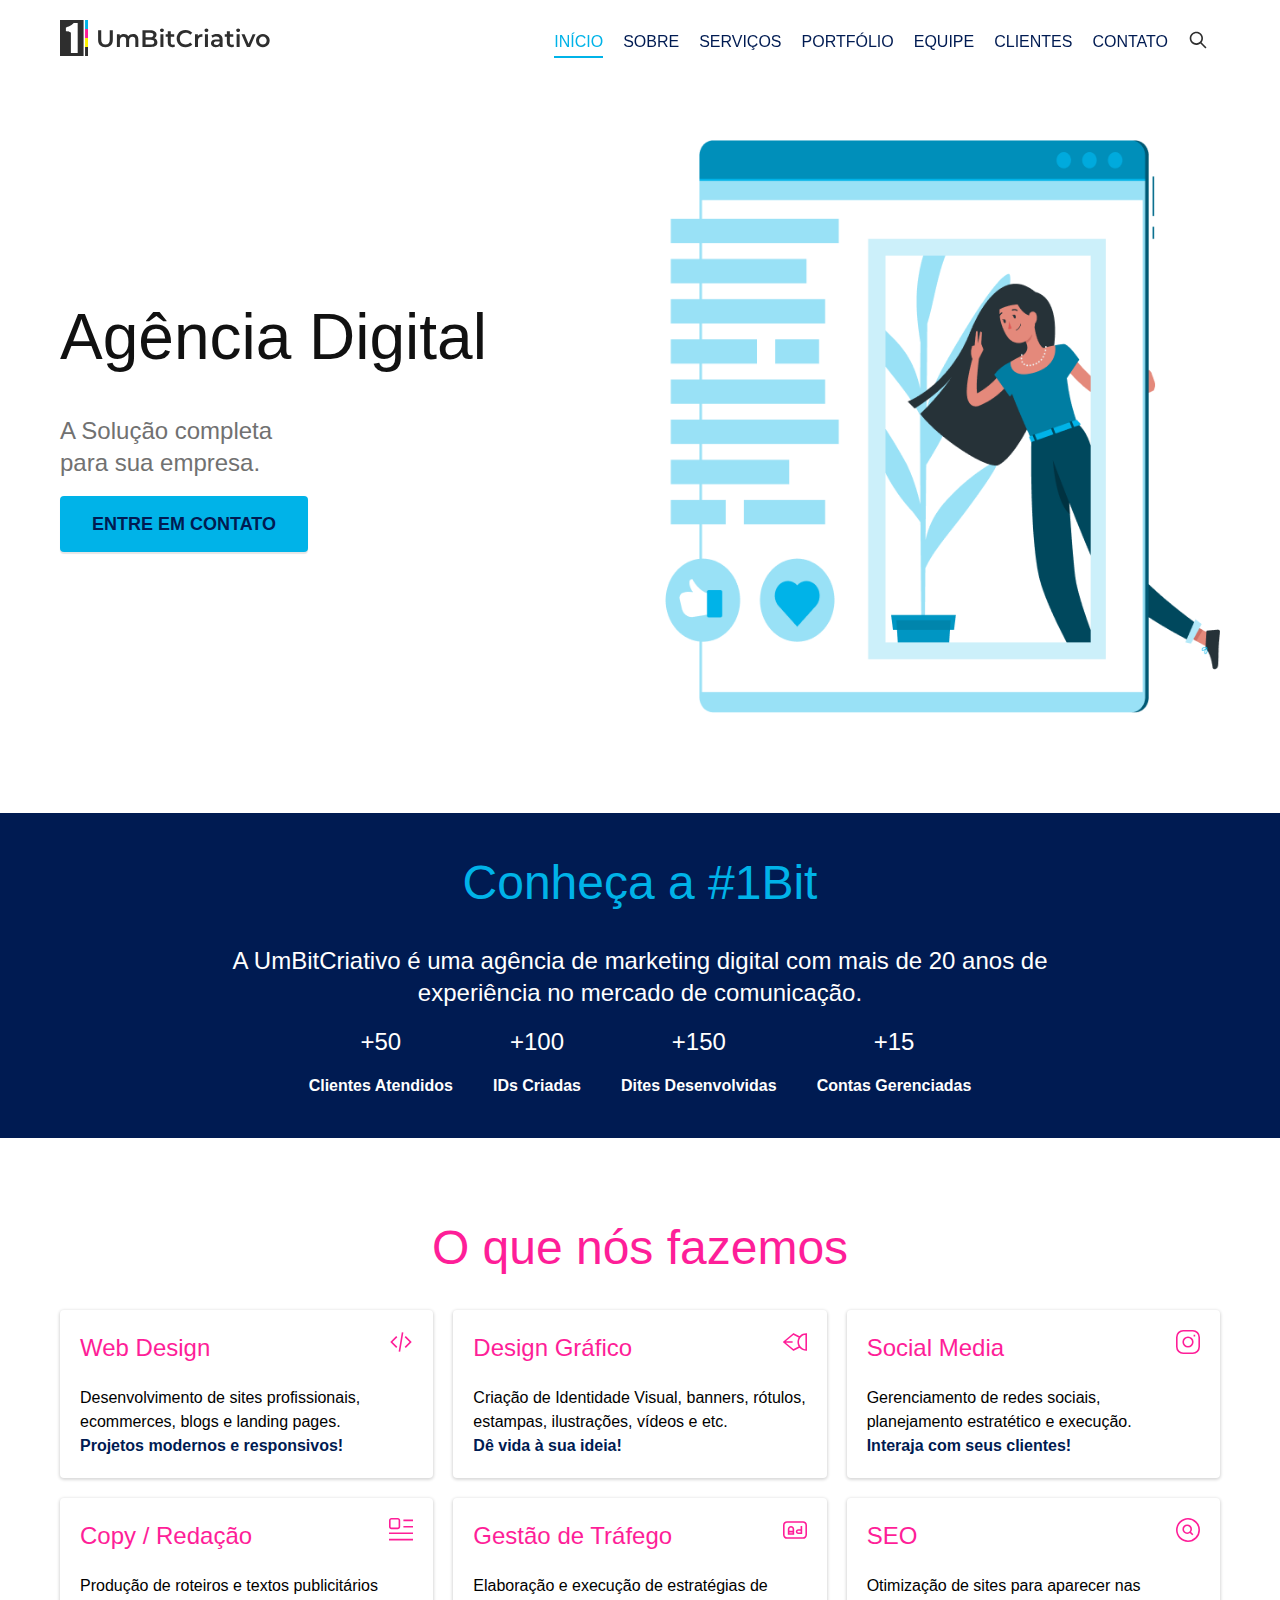
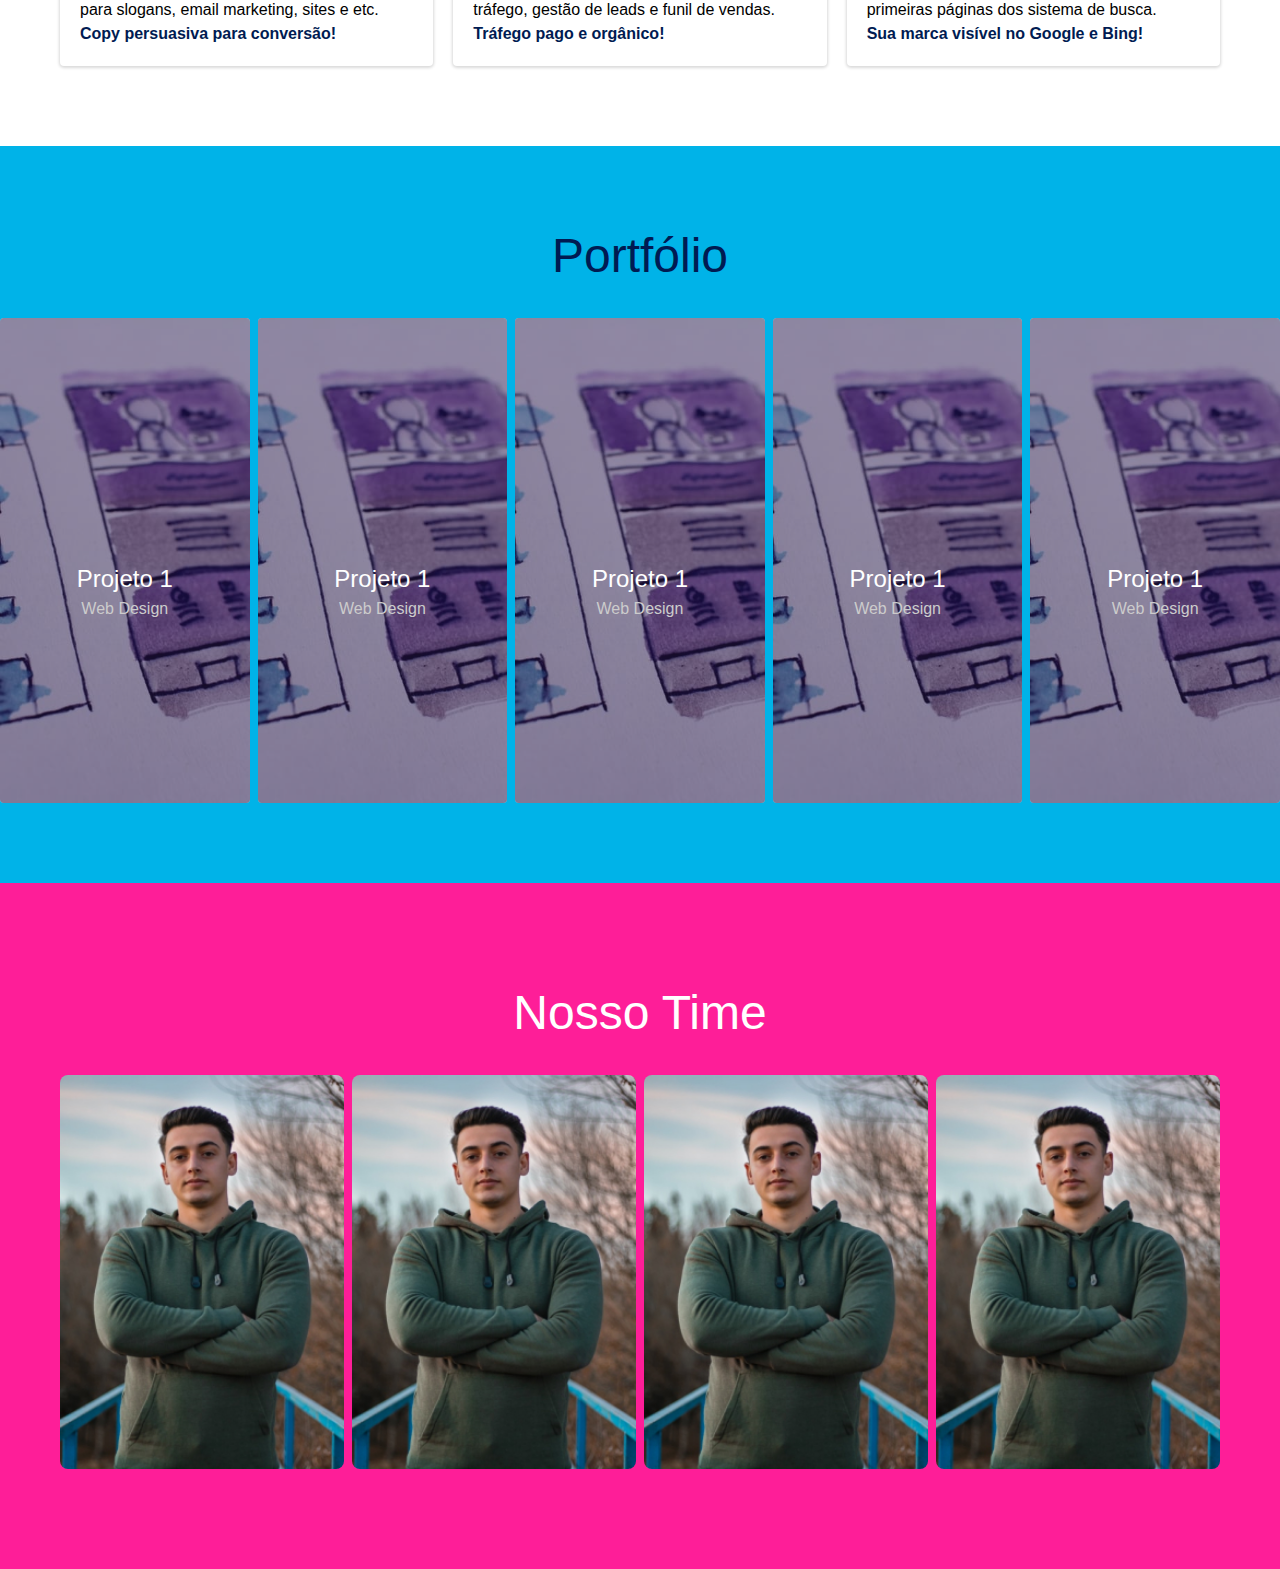
==== index.html @ 6328d7cd "team" ====
<!DOCTYPE html>
<html lang="pt-br">
<head>
  <meta charset="UTF-8">
  <meta name="viewport" content="width=device-width, initial-scale=1.0">
  <title>UmBitCriativo</title>
  <link rel="stylesheet" href="_css/style.css">
</head>
<body>
  <header class="header-bg">
    <div class="header container">
      <a href="./"><img width="210" height="36" src="_img/logo-um-bit-criativo.svg" alt="Logo tipo Um Bit Criativo"></a>
      <nav aria-label="primário">
        <ul class="header-menu link">
          <li><a class="ativo" href="#">Início</a></li>
          <li><a href="#">Sobre</a></li>
          <li><a href="#">Serviços</a></li>
          <li><a href="#">Portfólio</a></li>
          <li><a href="#">Equipe</a></li>
          <li><a href="#">Clientes</a></li>
          <li><a href="#">Contato</a></li>
        </ul>
        <div class="search">
          <svg width="20" height="20" viewBox="0 0 20 20" fill="none" xmlns="http://www.w3.org/2000/svg">
            <path id="search-lupa" d="M8.33329 3.33333C7.00721 3.33333 5.73544 3.86012 4.79776 4.7978C3.86008 5.73548 3.33329 7.00725 3.33329 8.33333C3.33329 9.65942 3.86008 10.9312 4.79776 11.8689C5.73544 12.8065 7.00721 13.3333 8.33329 13.3333C9.65937 13.3333 10.9311 12.8065 11.8688 11.8689C12.8065 10.9312 13.3333 9.65942 13.3333 8.33333C13.3333 7.00725 12.8065 5.73548 11.8688 4.7978C10.9311 3.86012 9.65937 3.33333 8.33329 3.33333ZM1.66663 8.33333C1.66678 7.27238 1.92014 6.22679 2.40566 5.28345C2.89118 4.34011 3.59483 3.52627 4.45813 2.90957C5.32143 2.29287 6.31946 1.89111 7.36925 1.73769C8.41905 1.58427 9.49031 1.68362 10.494 2.02748C11.4977 2.37134 12.4048 2.94978 13.14 3.71472C13.8751 4.47967 14.4171 5.40903 14.7209 6.42556C15.0246 7.4421 15.0814 8.51645 14.8864 9.55934C14.6915 10.6022 14.2504 11.5835 13.6 12.4217L18.0891 16.9108C18.2409 17.068 18.3249 17.2785 18.323 17.497C18.3211 17.7155 18.2335 17.9245 18.079 18.079C17.9245 18.2335 17.7155 18.3212 17.497 18.3231C17.2785 18.325 17.068 18.241 16.9108 18.0892L12.4216 13.6C11.4362 14.3651 10.2558 14.8383 9.01476 14.9658C7.77372 15.0933 6.52178 14.8701 5.40133 14.3214C4.28088 13.7727 3.33687 12.9206 2.67665 11.8621C2.01643 10.8035 1.66649 9.58092 1.66663 8.33333Z" fill="#2E2E2E"/>
          </svg>
        </div>
        <button aria-label="Abrir menu" id="btn-menu-mobile" aria-haspopup="true" aria-controls="menu" area-expanded="false"><span id="hamburger"></span></button>
      </nav>
    </div>
  </header>

  <main class="hero-bg">
    <div class="hero container">
      <div class="hero-conteudo">
        <h1 class="titulo c1">Agência Digital</h1>
        <p class="texto-2 c5">A Solução completa para sua empresa.</p>
        <button class="botao">Entre em contato</button>
      </div>
      <picture data-anime="800" class="fadeInDown">
        <source media="(max-width: 800px)" srcset="/_img/pessoa-olhando-tela.png">
        <img src="/_img/pessoa-olhando-tela.png" width="1280" height="1600" alt="Pessoa olhando uma tela">
      </picture>
    </div>
  </main>

  <article class="sobre-bg">
    <div class="sobre container">
      <h1 class="titulo-b cp1">Conheça a #1Bit</h1>
      <p class="texto-2 n2">A UmBitCriativo é uma agência de marketing digital com mais de 20 anos de experiência no mercado de comunicação.</p>
      <ul class="texto-b n2 sobre-numeros">
        <li><span class="texto-2">+50</span> Clientes Atendidos</li>
        <li><span class="texto-2">+100</span> IDs Criadas</li>
        <li><span class="texto-2">+150</span> Dites Desenvolvidas</li>
        <li><span class="texto-2">+15</span> Contas Gerenciadas</li>
      </ul>
    </div>
  </article>

  <article class="servicos container">
      <h1 class="titulo-b cp2">O que nós fazemos</h1>
      <ul class="servicos-lista">
        <li class="servicos-item">
          <h2 class="subtitulo cp2">Web Design</h2>
          <img src="/_img/icons/web-design.svg">
          <p class="texto">Desenvolvimento de sites profissionais, ecommerces, blogs e landing pages. <span class="texto-b cp1-b">Projetos modernos e responsivos!</span></p>
        </li>
        <li class="servicos-item">
          <h2 class="subtitulo cp2">Design Gráfico</h2>
          <img src="/_img/icons/design-grafico.svg">
          <p class="texto">Criação de Identidade Visual, banners, rótulos, estampas, ilustrações, vídeos e etc. <span class="texto-b cp1-b">Dê vida à sua ideia!</span></p>
        </li>
        <li class="servicos-item">
          <h2 class="subtitulo cp2">Social Media</h2>
          <img src="/_img/icons/socila-media.svg">
          <p class="texto">Gerenciamento de redes sociais, planejamento estratético e execução. <span class="texto-b cp1-b">Interaja com seus clientes!</span></p>
        </li>
        <li class="servicos-item">
          <h2 class="subtitulo cp2">Copy / Redação</h2>
          <img src="/_img/icons/copy.svg">
          <p class="texto">Produção de roteiros e textos publicitários para slogans, email marketing, sites e etc. <span class="texto-b cp1-b">Copy persuasiva para conversão!</span></p>
        </li>
        <li class="servicos-item">
          <h2 class="subtitulo cp2">Gestão de Tráfego</h2>
          <img src="/_img/icons/ads.svg">
          <p class="texto">Elaboração e execução de estratégias de tráfego, gestão de leads e funil de vendas. <span class="texto-b cp1-b">Tráfego pago e orgânico!</span></p>
        </li>
        <li class="servicos-item">
          <h2 class="subtitulo cp2">SEO</h2>
          <img src="/_img/icons/seo.svg">
          <p class="texto">Otimização de sites para aparecer nas primeiras páginas dos sistema de busca. <span class="texto-b cp1-b">Sua marca visível no Google e Bing!</span></p>
        </li>
      </ul>
  </article>

  <section class="portfolio-bg" aria-label="Portfólio">
    <div class="portfolio">
      <h1 class="titulo-b cp1-b">Portfólio</h1>
      <ul class="portfolio-list">
        <li class="portfolio-item">
          <a href="#">
            <div class="portfolio-title">
              <h2 class="subtitulo n2">Projeto 1</h2>
              <p class="texto c9">Web Design</p>
            </div>
          </a>
          <div class="portfolio-img">
            <img src="./_img/projetoX.jpg" alt="">
          </div>
        </li>
        <li class="portfolio-item">
          <a href="#">
            <div class="portfolio-title">
              <h2 class="subtitulo n2">Projeto 1</h2>
              <p class="texto c9">Web Design</p>
            </div>
          </a>
          <div class="portfolio-img">
            <img src="./_img/projetoX.jpg" alt="">
          </div>
        </li>
        <li class="portfolio-item">
          <a href="#">
            <div class="portfolio-title">
              <h2 class="subtitulo n2">Projeto 1</h2>
              <p class="texto c9">Web Design</p>
            </div>
          </a>
          <div class="portfolio-img">
            <img src="./_img/projetoX.jpg" alt="">
          </div>
        </li>
        <li class="portfolio-item">
          <a href="#">
            <div class="portfolio-title">
              <h2 class="subtitulo n2">Projeto 1</h2>
              <p class="texto c9">Web Design</p>
            </div>
          </a>
          <div class="portfolio-img">
            <img src="./_img/projetoX.jpg" alt="">
          </div>
        </li>
        <li class="portfolio-item">
          <a href="#">
            <div class="portfolio-title">
              <h2 class="subtitulo n2">Projeto 1</h2>
              <p class="texto c9">Web Design</p>
            </div>
          </a>
          <div class="portfolio-img">
            <img src="./_img/projetoX.jpg" alt="">
          </div>
        </li>
      </ul>
    </div>
  </section>

  <article class="team-bg">
    <div class="team container">
      <h1 class="titulo-b n2">Nosso Time</h1>
      <ul class="team-list">
        <li class="team-item">
          <a href="#">
            <div class="team-txt">
              <span class="texto c9">Web Designer</span>
              <h2 class="texto-b n2">Franciel Ferreira</h2>
            </div>
          </a>
          <div class="team-img">
            <img src="/_img/team-person.jpg" alt="Franciel Ferreira Web Designer">
          </div>
        </li>
        <li class="team-item">
          <a href="#">
            <div class="team-txt">
              <span class="texto c9">Designer Gráfico</span>
              <h2 class="texto-b n2">Lucas Almeida</h2>
            </div>
          </a>
          <div class="team-img">
            <img src="/_img/team-person.jpg" alt="Franciel Ferreira Web Designer">
          </div>
        </li>
        <li class="team-item">
          <a href="#">
            <div class="team-txt">
              <span class="texto c9">Social Media</span>
              <h2 class="texto-b n2">Sarah Penelópe</h2>
            </div>
          </a>
          <div class="team-img">
            <img src="/_img/team-person.jpg" alt="Franciel Ferreira Web Designer">
          </div>
        </li>
        <li class="team-item">
          <a href="#">
            <div class="team-txt">
              <span class="texto c9">Copywryter</span>
              <h2 class="texto-b n2">César Cavalcante</h2>
            </div>
          </a>
          <div class="team-img">
            <img src="/_img/team-person.jpg" alt="Franciel Ferreira Web Designer">
          </div>
        </li>
      </ul>
    </div>
  </article>

  <script src="/_js/menu-scroll.js"></script>
  <script src="/_js/menu-mobile.js"></script>
</body>
</html>
---- _css/style.css ----
/* global */
@import "./global/global.css";
@import "./global/header.css";
@import "./global/footer.css";

/* utilities */
@import "./utilidades/colors.css";
@import "./utilidades/components.css";
@import "./utilidades/typography.css";

/* home */
@import "./home/hero.css";
@import "./home/sobre.css";
@import "./home/servicos.css";
@import "./home/portfolio.css";
@import "./home/team.css";
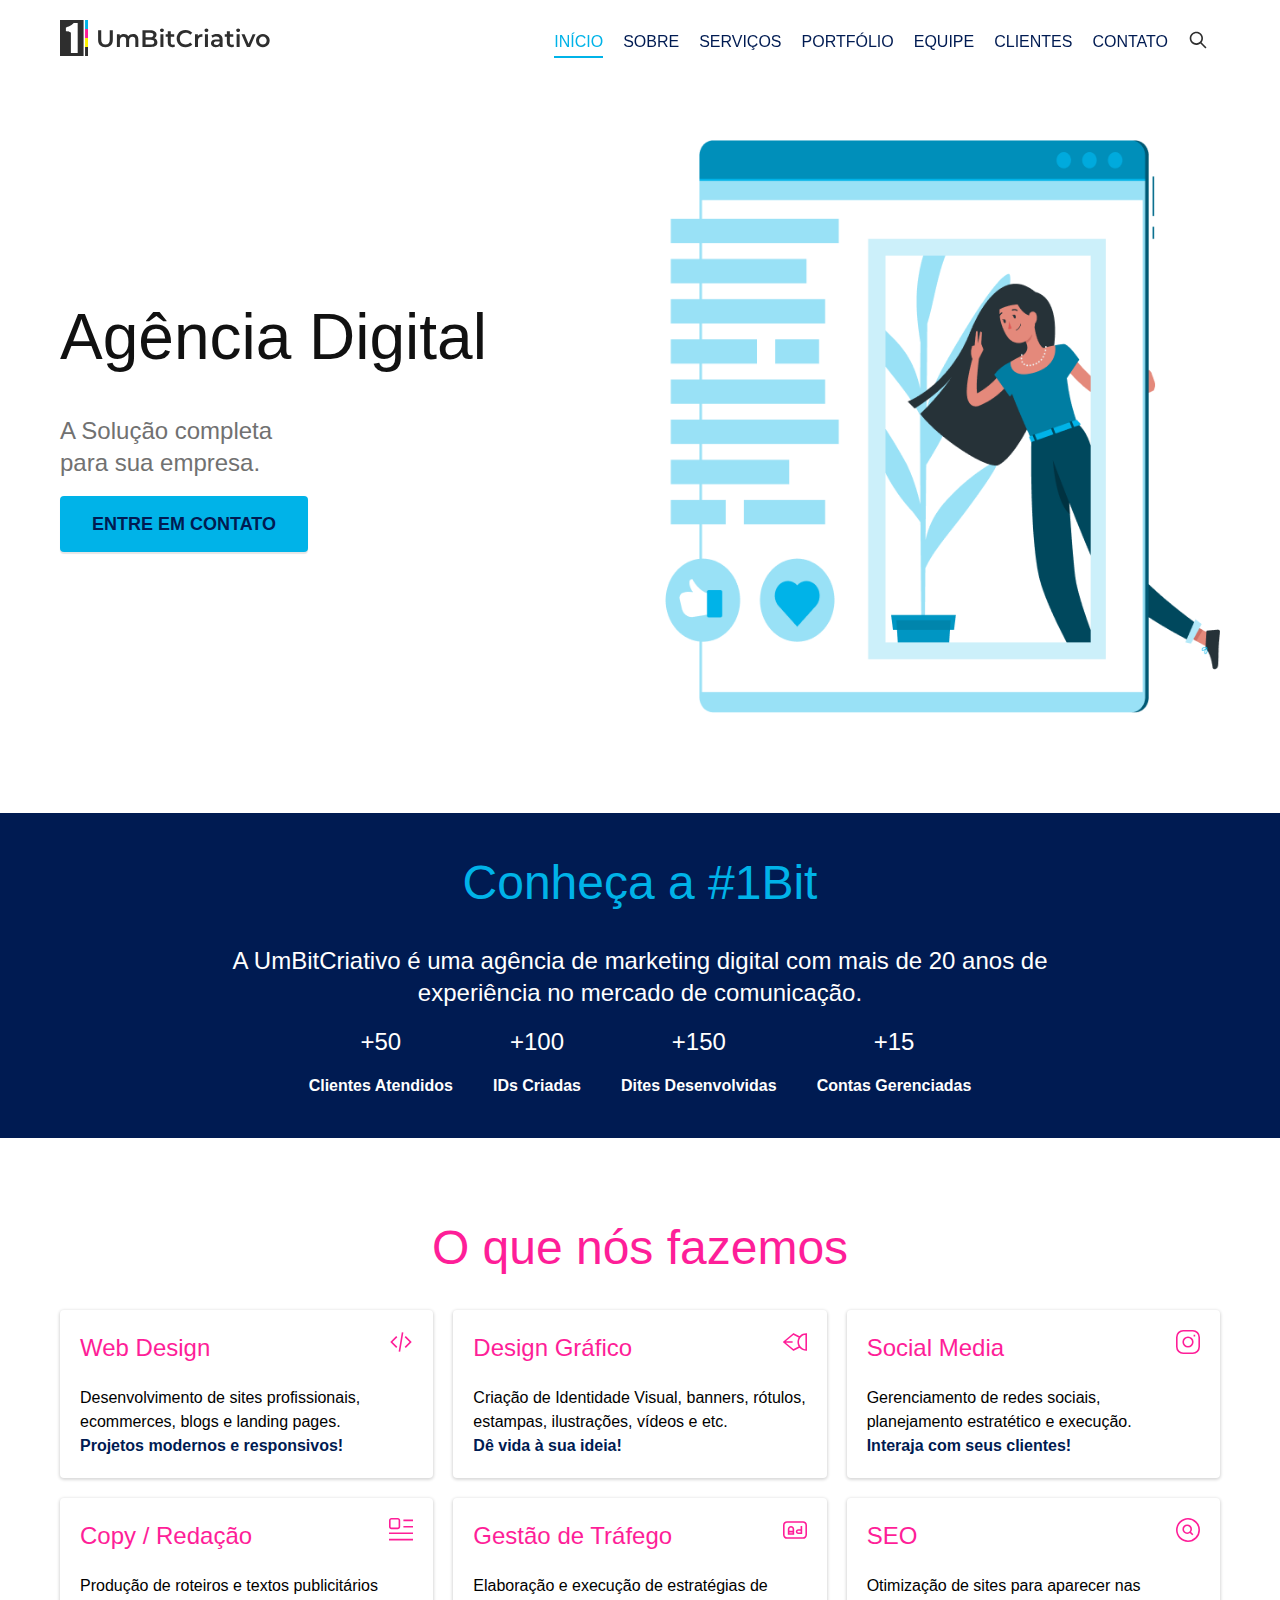
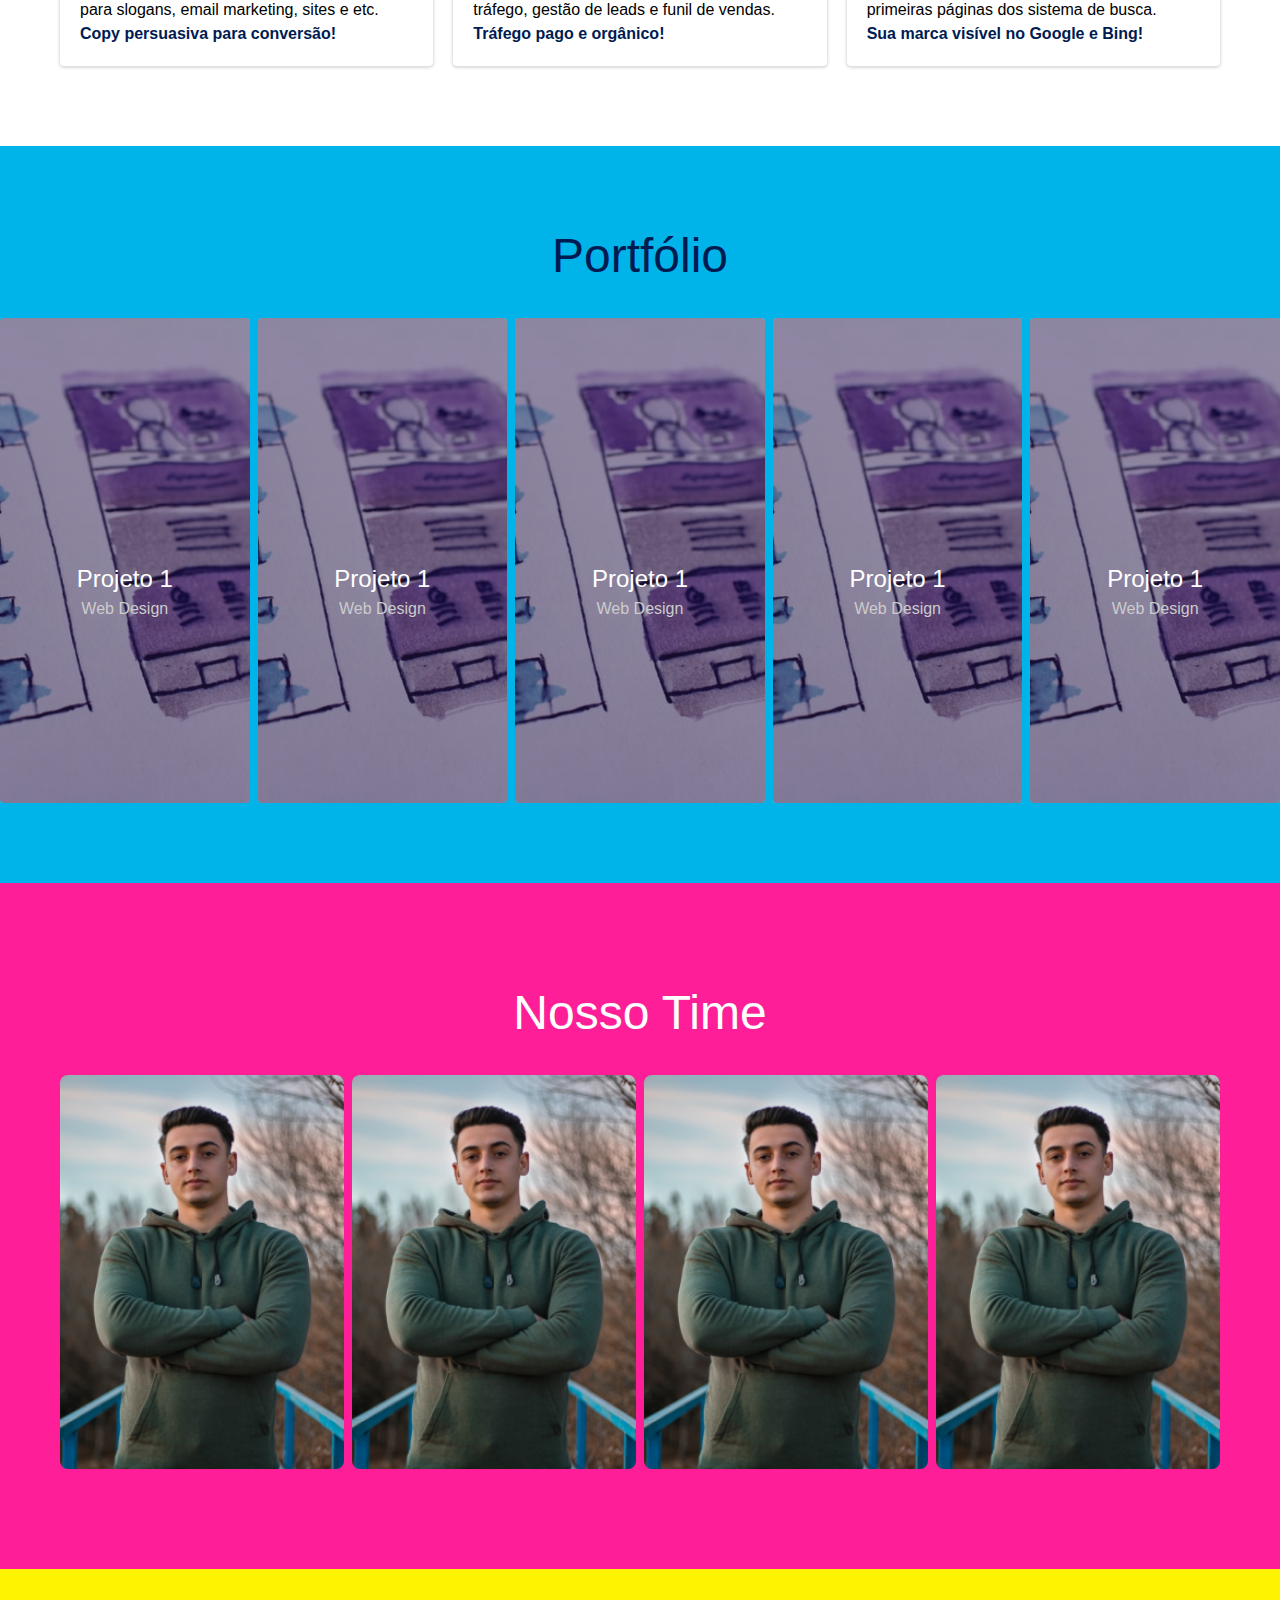
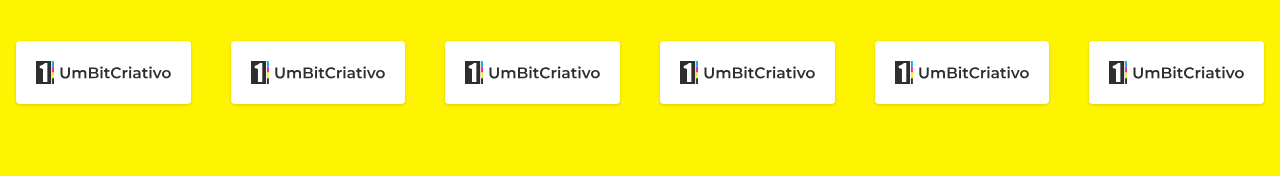
==== commit a1225998: "parceiros" ====
--- a/index.html
+++ b/index.html
@@ -208,6 +208,29 @@
     </div>
   </article>
 
+  <section class="parceiros-bg" aria-label="Nossos parceiros">
+    <ul class="parceiros-list">
+      <li class="parceiros-item">
+        <img src="/_img/logo-um-bit-criativo.svg" alt="Logo">
+      </li>
+      <li class="parceiros-item">
+        <img src="/_img/logo-um-bit-criativo.svg" alt="Logo">
+      </li>
+      <li class="parceiros-item">
+        <img src="/_img/logo-um-bit-criativo.svg" alt="Logo">
+      </li>
+      <li class="parceiros-item">
+        <img src="/_img/logo-um-bit-criativo.svg" alt="Logo">
+      </li>
+      <li class="parceiros-item">
+        <img src="/_img/logo-um-bit-criativo.svg" alt="Logo">
+      </li>
+      <li class="parceiros-item">
+        <img src="/_img/logo-um-bit-criativo.svg" alt="Logo">
+      </li>
+    </ul>
+  </section>
+
   <script src="/_js/menu-scroll.js"></script>
   <script src="/_js/menu-mobile.js"></script>
 </body>
--- a/_css/style.css
+++ b/_css/style.css
@@ -14,4 +14,5 @@
 @import "./home/servicos.css";
 @import "./home/portfolio.css";
 @import "./home/team.css";
+@import "./home/parceiros.css";
 
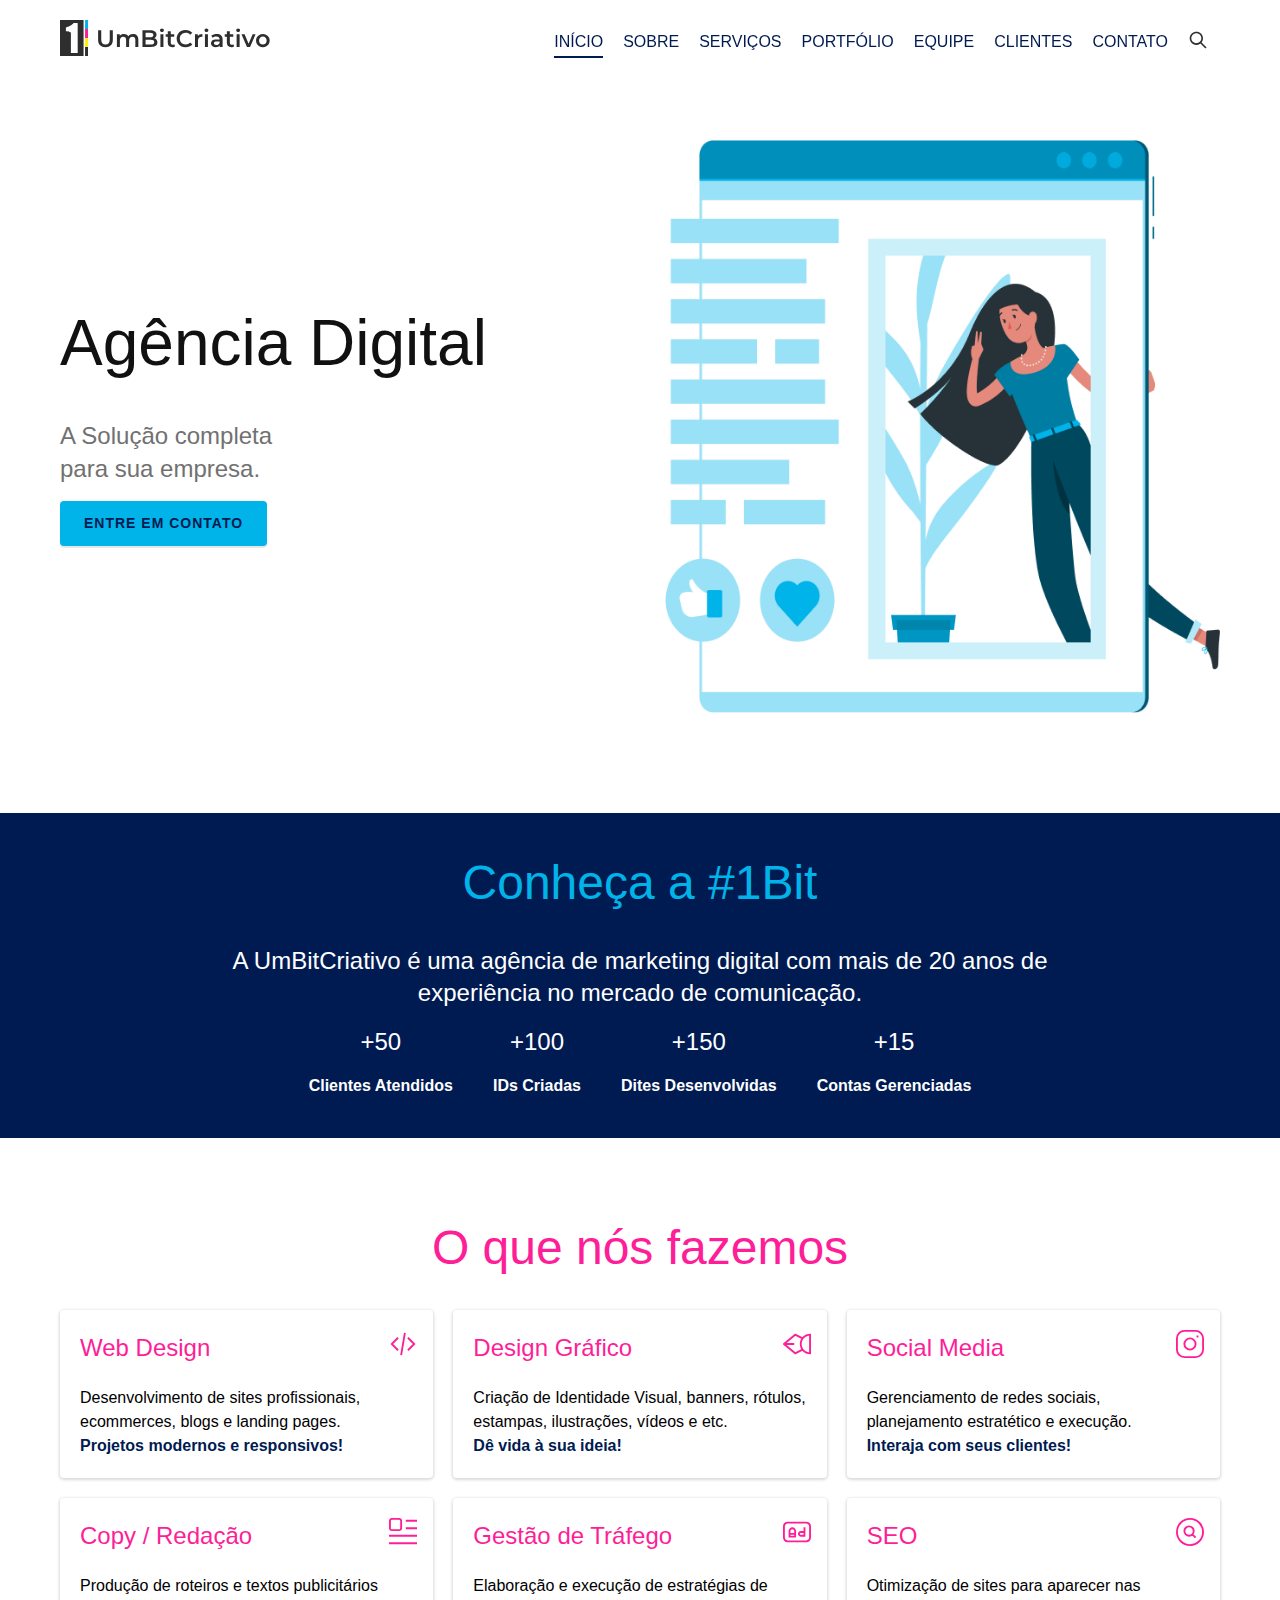
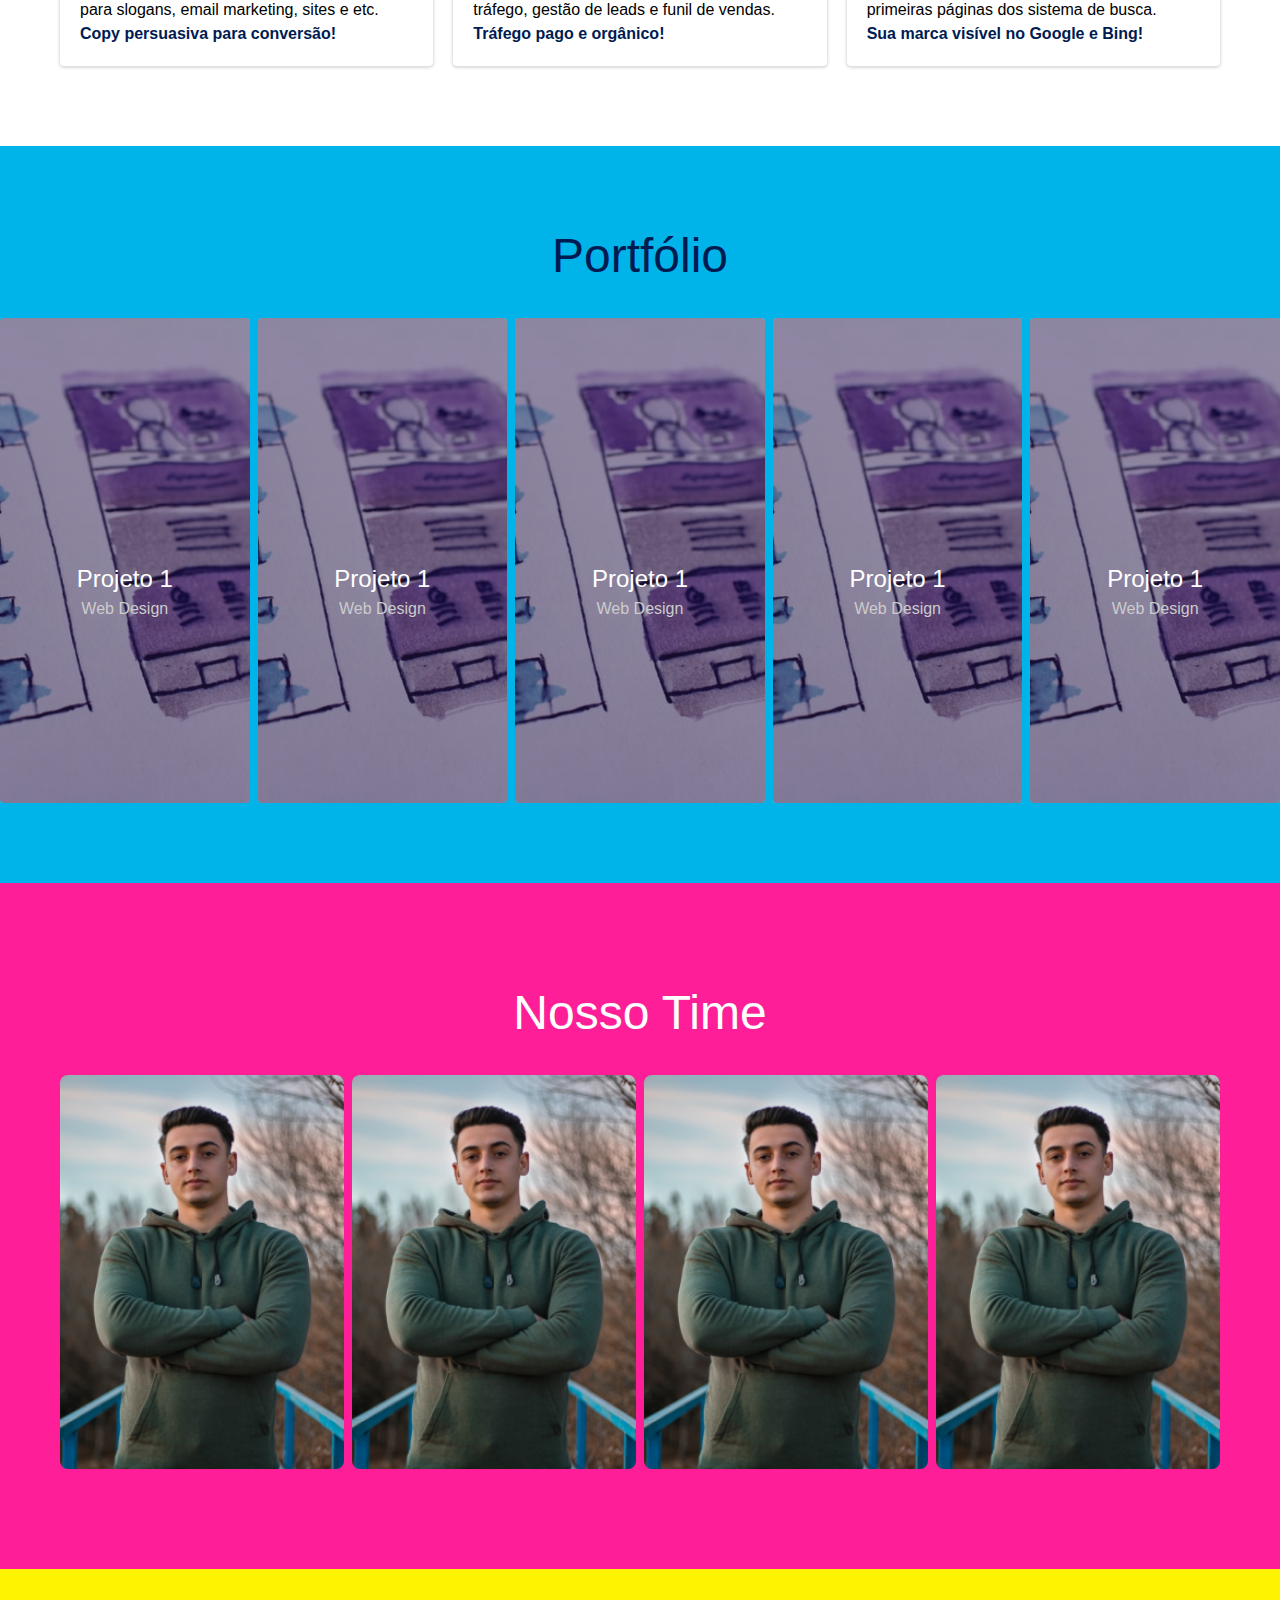
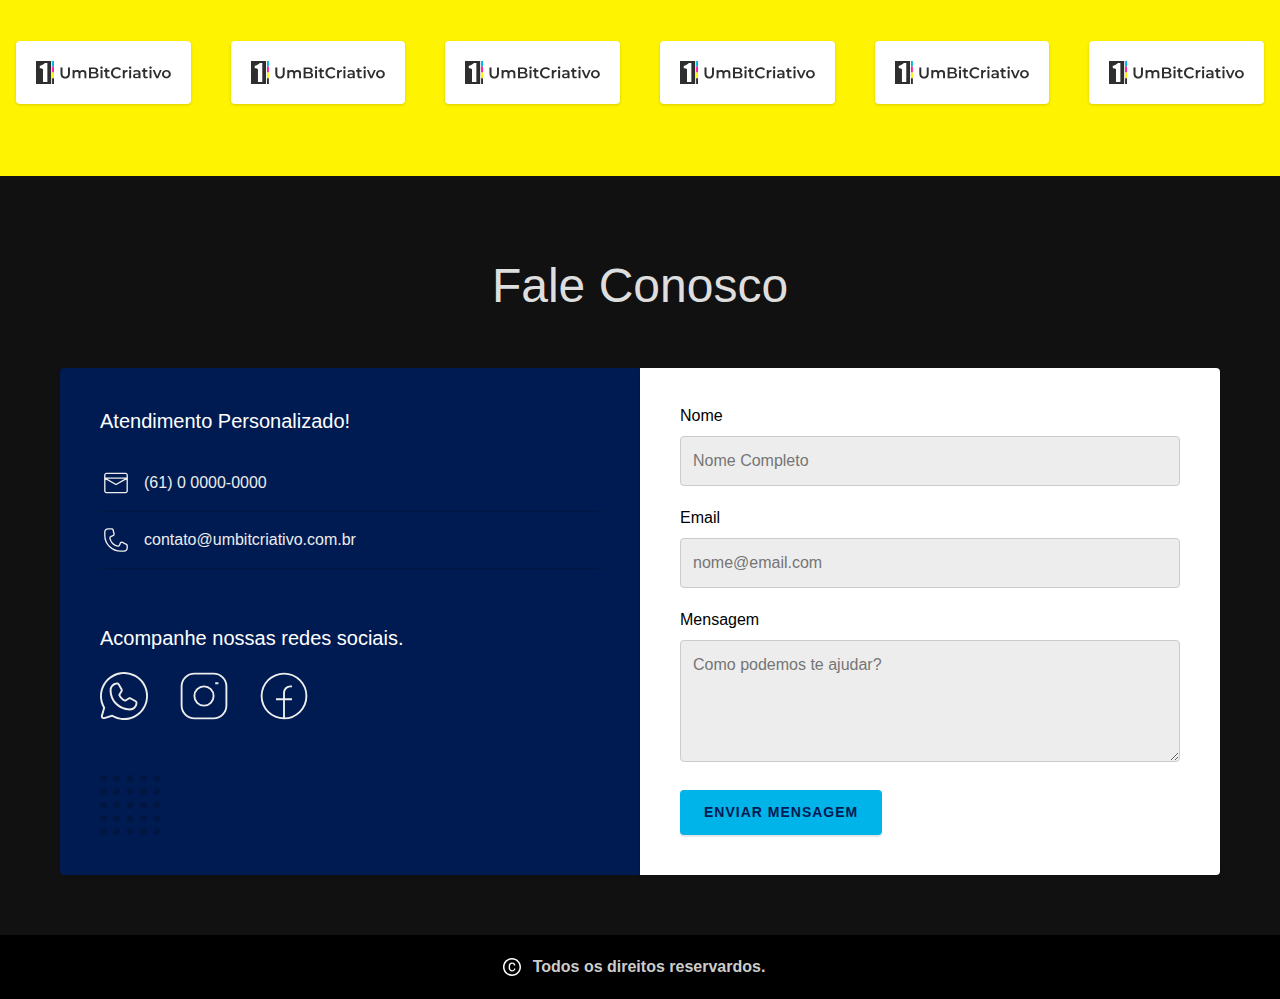
==== commit c7478e7a: "contato e rodape" ====
--- a/index.html
+++ b/index.html
@@ -3,7 +3,13 @@
 <head>
   <meta charset="UTF-8">
   <meta name="viewport" content="width=device-width, initial-scale=1.0">
+  <meta name="description" content="Agência de marketing digital com mais de 20 anos de experiência no mercado de comunicação">
   <title>UmBitCriativo</title>
+  <!-- fonts
+    <link rel="preconnect" href="https://fonts.googleapis.com">
+  <link rel="preconnect" href="https://fonts.gstatic.com" crossorigin>
+  <link href="https://fonts.googleapis.com/css2?family=Montserrat:wght@400;500;600&family=Open+Sans:wght@400;500;600&display=swap" rel="stylesheet">
+  -->
   <link rel="stylesheet" href="_css/style.css">
 </head>
 <body>
@@ -62,32 +68,58 @@
       <ul class="servicos-lista">
         <li class="servicos-item">
           <h2 class="subtitulo cp2">Web Design</h2>
-          <img src="/_img/icons/web-design.svg">
+          <svg width="28" height="28" viewBox="0 0 36 36" fill="none" xmlns="http://www.w3.org/2000/svg">
+            <path fill-rule="evenodd" clip-rule="evenodd" d="M14.4168 32.2032L19.2168 3.4032L21.5832 3.7968L16.7832 32.5968L14.4168 32.2032ZM12.4968 10.8L5.2968 18L12.4968 25.2L10.8 26.8968L1.9032 18L10.8 9.1032L12.4968 10.8ZM25.2 9.1032L34.0968 18L25.2 26.8968L23.5032 25.2L30.7032 18L23.5032 10.8L25.2 9.1032Z" fill="#FE1E98"/>
+          </svg>
           <p class="texto">Desenvolvimento de sites profissionais, ecommerces, blogs e landing pages. <span class="texto-b cp1-b">Projetos modernos e responsivos!</span></p>
         </li>
         <li class="servicos-item">
           <h2 class="subtitulo cp2">Design Gráfico</h2>
-          <img src="/_img/icons/design-grafico.svg">
+          <svg width="28" height="28" viewBox="0 0 36 36" fill="none" xmlns="http://www.w3.org/2000/svg">
+            <g clip-path="url(#clip0_122_50)">
+            <path d="M34.8 5.99998L36 5.99998L36 4.79998L34.8 4.79998L34.8 5.99998ZM34.8 30L34.8 31.2L36 31.2L36 30L34.8 30ZM24.6624 11.8728C24.9466 12.0124 25.2745 12.0341 25.5746 11.9331C25.8747 11.8321 26.1227 11.6165 26.2645 11.3334C26.4064 11.0503 26.4306 10.7227 26.3319 10.4218C26.2332 10.1209 26.0196 9.87123 25.7376 9.72718L24.6624 11.8728ZM15.6144 5.99998L16.1496 4.92718L15.4464 4.57678L14.844 5.08078L15.612 5.99998L15.6144 5.99998ZM1.2216 18L0.453597 17.0784C0.31813 17.191 0.209117 17.332 0.1343 17.4915C0.059482 17.651 0.0206942 17.825 0.0206941 18.0012C0.0206941 18.1773 0.059482 18.3513 0.1343 18.5108C0.209117 18.6703 0.31813 18.8114 0.453597 18.924L1.2216 18ZM15.612 30L14.844 30.9216L15.4464 31.4256L16.1496 31.0752L15.612 30.0024L15.612 30ZM25.7376 26.2728C26.0196 26.1287 26.2332 25.8791 26.3319 25.5782C26.4306 25.2773 26.4064 24.9496 26.2645 24.6665C26.1227 24.3834 25.8747 24.1679 25.5746 24.0669C25.2745 23.9658 24.9466 23.9875 24.6624 24.1272L25.7376 26.2728ZM13.2144 19.2L14.4144 19.2L14.4144 16.8L13.2144 16.8L13.2144 19.2ZM24.0072 18C24.0066 16.5821 24.2852 15.178 24.8273 13.8679C25.3694 12.5578 26.1643 11.3673 27.1665 10.3644C28.1687 9.36146 29.3587 8.56582 30.6685 8.02287C31.9783 7.47991 33.3822 7.2003 34.8 7.19998L34.8 4.79998C33.067 4.8003 31.351 5.14199 29.75 5.80556C28.1491 6.46912 26.6945 7.44155 25.4694 8.66731C24.2443 9.89308 23.2727 11.3482 22.61 12.9495C21.9473 14.5508 21.6066 16.267 21.6072 18L24.0072 18ZM33.6 5.99998L33.6 30L36 30L36 5.99998L33.6 5.99998ZM34.8 28.8C33.3822 28.7997 31.9783 28.5201 30.6685 27.9771C29.3587 27.4342 28.1687 26.6385 27.1665 25.6356C26.1643 24.6327 25.3694 23.4422 24.8273 22.132C24.2852 20.8219 24.0066 19.4178 24.0072 18L21.6072 18C21.6072 25.2912 27.5112 31.2 34.8 31.2L34.8 28.8ZM25.7376 9.72718L16.1496 4.92718L15.0744 7.07518L24.6624 11.8752L25.7376 9.72718ZM14.844 5.07838L0.453597 17.0784L1.9896 18.924L16.38 6.92398L14.844 5.07838ZM0.453597 18.9216L14.844 30.9216L16.38 29.0784L1.9896 17.0784L0.453597 18.924L0.453597 18.9216ZM16.1496 31.0752L25.7376 26.2752L24.6624 24.1272L15.0744 28.9272L16.1496 31.0752ZM1.224 19.2L13.2144 19.2L13.2144 16.8L1.2216 16.8L1.2216 19.2L1.224 19.2Z" fill="#FE1E98"/>
+            </g>
+            <defs>
+            <clipPath id="clip0_122_50">
+            <rect width="36" height="36" fill="white" transform="translate(36) rotate(90)"/>
+            </clipPath>
+            </defs>
+          </svg>
           <p class="texto">Criação de Identidade Visual, banners, rótulos, estampas, ilustrações, vídeos e etc. <span class="texto-b cp1-b">Dê vida à sua ideia!</span></p>
         </li>
         <li class="servicos-item">
           <h2 class="subtitulo cp2">Social Media</h2>
-          <img src="/_img/icons/socila-media.svg">
+          <svg width="28" height="28" viewBox="0 0 36 36" fill="none" xmlns="http://www.w3.org/2000/svg">
+            <path d="M26.4 8.39995H28.8H26.4ZM10.8 1.19995H25.2C27.746 1.19995 30.1878 2.21138 31.9882 4.01173C33.7885 5.81208 34.8 8.25387 34.8 10.8V25.2C34.8 27.746 33.7885 30.1878 31.9882 31.9882C30.1878 33.7885 27.746 34.8 25.2 34.8H10.8C8.25387 34.8 5.81208 33.7885 4.01173 31.9882C2.21138 30.1878 1.19995 27.746 1.19995 25.2V10.8C1.19995 8.25387 2.21138 5.81208 4.01173 4.01173C5.81208 2.21138 8.25387 1.19995 10.8 1.19995V1.19995ZM18 25.2C16.0904 25.2 14.259 24.4414 12.9088 23.0911C11.5585 21.7409 10.8 19.9095 10.8 18C10.8 16.0904 11.5585 14.259 12.9088 12.9088C14.259 11.5585 16.0904 10.8 18 10.8C19.9095 10.8 21.7409 11.5585 23.0911 12.9088C24.4414 14.259 25.2 16.0904 25.2 18C25.2 19.9095 24.4414 21.7409 23.0911 23.0911C21.7409 24.4414 19.9095 25.2 18 25.2Z" stroke="#FE1E98" stroke-width="2.4"/>
+          </svg>
           <p class="texto">Gerenciamento de redes sociais, planejamento estratético e execução. <span class="texto-b cp1-b">Interaja com seus clientes!</span></p>
         </li>
         <li class="servicos-item">
           <h2 class="subtitulo cp2">Copy / Redação</h2>
-          <img src="/_img/icons/copy.svg">
+          <svg width="28" height="28" viewBox="0 0 36 36" fill="none" xmlns="http://www.w3.org/2000/svg">
+            <g clip-path="url(#clip0_122_58)">
+            <path d="M21.6 13.2H36H21.6ZM21.6 3.59995H36H21.6ZM0 22.8H36H0ZM0 32.4H36H0ZM3.6 1.19995H13.2C13.8365 1.19995 14.447 1.45281 14.8971 1.90289C15.3471 2.35298 15.6 2.96343 15.6 3.59995V13.2C15.6 13.8365 15.3471 14.4469 14.8971 14.897C14.447 15.3471 13.8365 15.6 13.2 15.6H3.6C2.96348 15.6 2.35303 15.3471 1.90294 14.897C1.45286 14.4469 1.2 13.8365 1.2 13.2V3.59995C1.2 2.96343 1.45286 2.35298 1.90294 1.90289C2.35303 1.45281 2.96348 1.19995 3.6 1.19995V1.19995Z" stroke="#FE1E98" stroke-width="2.4"/>
+            </g>
+            <defs>
+            <clipPath id="clip0_122_58">
+            <rect width="36" height="36" fill="white"/>
+            </clipPath>
+            </defs>
+          </svg>
           <p class="texto">Produção de roteiros e textos publicitários para slogans, email marketing, sites e etc. <span class="texto-b cp1-b">Copy persuasiva para conversão!</span></p>
         </li>
         <li class="servicos-item">
           <h2 class="subtitulo cp2">Gestão de Tráfego</h2>
-          <img src="/_img/icons/ads.svg">
+          <svg width="28" height="28" viewBox="0 0 36 36" fill="none" xmlns="http://www.w3.org/2000/svg">
+            <path d="M8.40001 24V16.8C8.40001 15.8452 8.7793 14.9295 9.45443 14.2544C10.1296 13.5793 11.0452 13.2 12 13.2C12.9548 13.2 13.8705 13.5793 14.5456 14.2544C15.2207 14.9295 15.6 15.8452 15.6 16.8V24H8.40001ZM27.6 12V24V12ZM27.6 18H22.8C22.1635 18 21.553 18.2529 21.103 18.7029C20.6529 19.153 20.4 19.7635 20.4 20.4C20.4 21.0365 20.6529 21.647 21.103 22.0971C21.553 22.5471 22.1635 22.8 22.8 22.8H27.6V18ZM8.40001 20.4H15.6H8.40001ZM6.00001 6H30C31.2731 6 32.494 6.50571 33.3941 7.40589C34.2943 8.30606 34.8 9.52696 34.8 10.8V25.2C34.8 26.473 34.2943 27.6939 33.3941 28.5941C32.494 29.4943 31.2731 30 30 30H6.00001C4.72697 30 3.50607 29.4943 2.6059 28.5941C1.70573 27.6939 1.20001 26.473 1.20001 25.2V10.8C1.20001 9.52696 1.70573 8.30606 2.6059 7.40589C3.50607 6.50571 4.72697 6 6.00001 6V6Z" stroke="#FE1E98" stroke-width="2.4"/>
+          </svg>
           <p class="texto">Elaboração e execução de estratégias de tráfego, gestão de leads e funil de vendas. <span class="texto-b cp1-b">Tráfego pago e orgânico!</span></p>
         </li>
         <li class="servicos-item">
           <h2 class="subtitulo cp2">SEO</h2>
-          <img src="/_img/icons/seo.svg">
+          <svg width="28" height="28" viewBox="0 0 36 36" fill="none" xmlns="http://www.w3.org/2000/svg">
+            <path d="M20.4 20.4L25.2 25.2L20.4 20.4ZM16.8 22.8C15.2087 22.8 13.6825 22.1678 12.5573 21.0426C11.4321 19.9174 10.8 18.3913 10.8 16.8C10.8 15.2087 11.4321 13.6825 12.5573 12.5573C13.6825 11.4321 15.2087 10.8 16.8 10.8C18.3913 10.8 19.9174 11.4321 21.0426 12.5573C22.1678 13.6825 22.8 15.2087 22.8 16.8C22.8 18.3913 22.1678 19.9174 21.0426 21.0426C19.9174 22.1678 18.3913 22.8 16.8 22.8V22.8ZM18 34.8C15.7937 34.8 13.6091 34.3654 11.5709 33.5211C9.5326 32.6768 7.68058 31.4394 6.12056 29.8793C4.56053 28.3193 3.32305 26.4673 2.47878 24.429C1.6345 22.3908 1.19995 20.2062 1.19995 18C1.19995 15.7937 1.6345 13.6091 2.47878 11.5709C3.32305 9.5326 4.56053 7.68058 6.12056 6.12056C7.68058 4.56053 9.5326 3.32305 11.5709 2.47877C13.6091 1.6345 15.7937 1.19995 18 1.19995C22.4556 1.19995 26.7287 2.96995 29.8793 6.12056C33.03 9.27117 34.8 13.5443 34.8 18C34.8 22.4556 33.03 26.7287 29.8793 29.8793C26.7287 33.03 22.4556 34.8 18 34.8Z" stroke="#FE1E98" stroke-width="2.4"/>
+          </svg>
           <p class="texto">Otimização de sites para aparecer nas primeiras páginas dos sistema de busca. <span class="texto-b cp1-b">Sua marca visível no Google e Bing!</span></p>
         </li>
       </ul>
@@ -231,6 +263,74 @@
     </ul>
   </section>
 
+  <article class="contato-bg">
+    <h1 class="titulo-b c10">Fale Conosco</h1>
+    <div class="contato container">
+      <section class="contato-dados">
+        <h2 class="texto-2b n2">Atendimento Personalizado!</h2>
+        <address class="contato-meios texto c11">            
+          <a href="tel:+5561000000000" class="telefone">
+            <svg width="24" height="24" viewBox="0 0 36 36" fill="none" xmlns="http://www.w3.org/2000/svg">
+            <path d="M1.20001 10.8001L18 20.4001L34.8 10.8001H1.20001ZM3.60001 3.6001H32.4C33.0365 3.6001 33.647 3.85295 34.0971 4.30304C34.5472 4.75313 34.8 5.36358 34.8 6.0001V30.0001C34.8 30.6366 34.5472 31.2471 34.0971 31.6972C33.647 32.1472 33.0365 32.4001 32.4 32.4001H3.60001C2.96349 32.4001 2.35304 32.1472 1.90296 31.6972C1.45287 31.2471 1.20001 30.6366 1.20001 30.0001V6.0001C1.20001 5.36358 1.45287 4.75313 1.90296 4.30304C2.35304 3.85295 2.96349 3.6001 3.60001 3.6001V3.6001Z" stroke="currentColor" stroke-width="2"/>
+            </svg>
+            (61) 0 0000-0000
+          </a>            
+          <a href="mailto:contato@umbitcriativo.com.br" target="_blank" class="email">
+            <svg width="24" height="24" viewBox="0 0 36 36" fill="none" xmlns="http://www.w3.org/2000/svg">
+            <path d="M11.328 1.2002H6.00001C4.72697 1.2002 3.50607 1.70591 2.6059 2.60608C1.70573 3.50626 1.20001 4.72716 1.20001 6.0002V10.8002C1.20001 24.0554 11.9448 34.8002 25.2 34.8002H30C31.2731 34.8002 32.494 34.2945 33.3941 33.3943C34.2943 32.4941 34.8 31.2732 34.8 30.0002V26.6834C34.7998 26.2378 34.6755 25.8011 34.4411 25.4221C34.2067 25.0432 33.8714 24.737 33.4728 24.5378L27.6744 21.6386C27.3669 21.4848 27.0299 21.3988 26.6862 21.3866C26.3426 21.3743 26.0003 21.4361 25.6826 21.5676C25.3649 21.6991 25.0792 21.8974 24.8448 22.149C24.6104 22.4006 24.4328 22.6996 24.324 23.0258L23.6112 25.169C23.3875 25.8404 22.9262 26.4071 22.3141 26.7624C21.702 27.1177 20.9812 27.2373 20.2872 27.0986C17.4778 26.5364 14.8977 25.1551 12.872 23.129C10.8463 21.1029 9.46567 18.5225 8.90401 15.713C8.76535 15.019 8.88491 14.2982 9.24023 13.6861C9.59555 13.074 10.1622 12.6128 10.8336 12.389L13.4928 11.501C14.0658 11.3098 14.5457 10.9096 14.8367 10.3802C15.1276 9.85085 15.2082 9.23121 15.0624 8.645L13.656 3.017C13.526 2.498 13.2263 2.03734 12.8045 1.70817C12.3827 1.379 11.863 1.20021 11.328 1.2002V1.2002Z" stroke="currentColor" stroke-width="2"/>
+            </svg>
+            contato@umbitcriativo.com.br
+          </a>
+        </address>
+        <div class="contato-redes c11">
+          <h2 class="texto-2b n2">Acompanhe nossas redes sociais.</h2>
+          <div>
+            <a href="#" target="_blank">
+              <svg width="48" height="48" viewBox="0 0 62 62" fill="none" xmlns="http://www.w3.org/2000/svg">
+                <path id="whatsapp" d="M31.0046 1.77608e-07C25.5776 -0.000580646 20.2455 1.42343 15.5415 4.12966C10.8375 6.8359 6.92628 10.7295 4.199 15.4213C1.47172 20.113 0.0238991 25.4384 0.000293351 30.8652C-0.0233124 36.2919 1.37812 41.6297 4.06448 46.345L1.27437 56.141C1.09553 56.7771 1.08934 57.4493 1.25644 58.0886C1.42353 58.7278 1.75789 59.3111 2.22512 59.7783C2.69236 60.2455 3.27561 60.5798 3.9149 60.7469C4.55419 60.914 5.22645 60.9078 5.86256 60.729L15.659 57.939C19.7842 60.2878 24.3938 61.658 29.1323 61.9438C33.8709 62.2295 38.6117 61.4233 42.9894 59.5873C47.3671 57.7513 51.2646 54.9345 54.3815 51.3541C57.4984 47.7737 59.7514 43.5254 60.9668 38.9366C62.1821 34.3479 62.3274 29.5414 61.3914 24.8876C60.4554 20.2338 58.4631 15.8572 55.5681 12.0951C52.6731 8.33302 48.9528 5.28599 44.694 3.18895C40.4352 1.09192 35.7517 0.000892344 31.0046 1.77608e-07ZM31.0046 59.52C25.8751 59.5319 20.8387 58.1496 16.434 55.521C16.2417 55.4231 16.0297 55.3701 15.814 55.366H15.4729L5.18053 58.311C4.97022 58.3674 4.74875 58.3675 4.53841 58.3112C4.32807 58.2549 4.13627 58.1441 3.9823 57.9902C3.82833 57.8362 3.71761 57.6444 3.66129 57.4341C3.60497 57.2238 3.60503 57.0023 3.66147 56.792L6.60659 46.5C6.69377 46.1759 6.6492 45.8304 6.48258 45.539C3.27454 40.1254 1.94708 33.8028 2.70697 27.5561C3.46686 21.3095 6.27144 15.4895 10.6838 11.0028C15.0962 6.51612 20.8687 3.61462 27.102 2.75031C33.3353 1.88599 39.6795 3.10739 45.1463 6.22423C50.613 9.34107 54.8955 14.1783 57.3265 19.9825C59.7575 25.7867 60.2006 32.232 58.5867 38.3142C56.9728 44.3964 53.3926 49.7742 48.4037 53.6097C43.4149 57.4453 37.2975 59.5233 31.0046 59.52ZM46.6602 36.735L40.3359 33.139C39.7593 32.8087 39.1052 32.6375 38.4407 32.6429C37.7761 32.6484 37.125 32.8303 36.5538 33.17L32.2756 35.743C29.6986 34.4065 27.5979 32.3059 26.2614 29.729L28.8345 25.451C29.1742 24.8799 29.3561 24.2287 29.3616 23.5642C29.367 22.8997 29.1958 22.2456 28.8655 21.669L25.2693 15.345C24.9707 14.8278 24.5415 14.3981 24.0247 14.0989C23.5078 13.7997 22.9214 13.6414 22.3242 13.64C19.6985 13.64 17.1799 14.6809 15.3204 16.5345C13.4608 18.3882 12.412 20.9034 12.4038 23.529C12.3997 26.9512 13.0703 30.3407 14.3772 33.5036C15.684 36.6665 17.6016 39.5408 20.0201 41.9621C22.4386 44.3834 25.3108 46.3043 28.4722 47.6149C31.6337 48.9254 35.0225 49.6 38.4449 49.6H38.4759C41.1016 49.5918 43.6169 48.543 45.4706 46.6836C47.3244 44.8241 48.3653 42.3056 48.3653 39.68C48.3638 39.0828 48.2056 38.4964 47.9064 37.9796C47.6071 37.4628 47.1774 37.0336 46.6602 36.735ZM38.4759 47.12H38.4449C32.1933 47.1118 26.2005 44.6227 21.7829 40.1994C17.3652 35.7761 14.8839 29.7804 14.8839 23.529C14.8921 21.5612 15.6796 19.6767 17.0741 18.2882C18.4685 16.8996 20.3563 16.12 22.3242 16.12C22.483 16.1222 22.6383 16.1664 22.7744 16.248C22.9106 16.3297 23.0226 16.446 23.0993 16.585L26.7264 22.909C26.8322 23.1041 26.8876 23.3225 26.8876 23.5445C26.8876 23.7664 26.8322 23.9849 26.7264 24.18L23.8123 29.016C23.7049 29.186 23.6429 29.3807 23.632 29.5814C23.6211 29.7822 23.6619 29.9824 23.7503 30.163C25.3648 33.7603 28.2441 36.6396 31.8416 38.254C32.0222 38.3424 32.2224 38.3831 32.4232 38.3723C32.624 38.3614 32.8186 38.2994 32.9887 38.192L37.8248 35.278C38.02 35.1722 38.2384 35.1168 38.4604 35.1168C38.6823 35.1168 38.9008 35.1722 39.0959 35.278L45.4202 38.905C45.5592 38.9816 45.6755 39.0937 45.7571 39.2298C45.8388 39.3659 45.883 39.5213 45.8852 39.68C45.8852 41.6478 45.1056 43.5356 43.7169 44.9299C42.3283 46.3243 40.4438 47.1118 38.4759 47.12Z" fill="currentColor"/>
+              </svg>
+            </a>
+            <a href="#" target="_blank">
+              <svg width="48" height="48" viewBox="0 0 64 64" fill="none" xmlns="http://www.w3.org/2000/svg">
+                <path d="M46.9333 14.9333H51.2H46.9333ZM19.2 2.1333H44.8C49.3264 2.1333 53.6673 3.93139 56.868 7.13201C60.0686 10.3326 61.8667 14.6736 61.8667 19.2V44.8C61.8667 49.3263 60.0686 53.6673 56.868 56.8679C53.6673 60.0685 49.3264 61.8666 44.8 61.8666H19.2C14.6736 61.8666 10.3327 60.0685 7.13204 56.8679C3.93142 53.6673 2.13333 49.3263 2.13333 44.8V19.2C2.13333 14.6736 3.93142 10.3326 7.13204 7.13201C10.3327 3.93139 14.6736 2.1333 19.2 2.1333V2.1333ZM32 44.8C28.6052 44.8 25.3495 43.4514 22.949 41.0509C20.5486 38.6505 19.2 35.3947 19.2 32C19.2 28.6052 20.5486 25.3495 22.949 22.949C25.3495 20.5485 28.6052 19.2 32 19.2C35.3948 19.2 38.6505 20.5485 41.051 22.949C43.4514 25.3495 44.8 28.6052 44.8 32C44.8 35.3947 43.4514 38.6505 41.051 41.0509C38.6505 43.4514 35.3948 44.8 32 44.8Z" stroke="currentColor" stroke-width="2.5"/>
+              </svg>      
+            </a>
+            <a href="#" target="_blank">
+              <svg width="48" height="48" viewBox="0 0 64 64" fill="none" xmlns="http://www.w3.org/2000/svg">
+                <path d="M32 61.8666C28.0779 61.8666 24.1941 61.0941 20.5705 59.5932C16.9469 58.0922 13.6545 55.8923 10.8811 53.1189C8.1077 50.3455 5.90774 47.053 4.4068 43.4295C2.90586 39.8059 2.13333 35.9221 2.13333 32C2.13333 28.0778 2.90586 24.1941 4.4068 20.5705C5.90774 16.9469 8.1077 13.6544 10.8811 10.881C13.6545 8.10767 16.9469 5.90771 20.5705 4.40677C24.1941 2.90582 28.0779 2.1333 32 2.1333C39.9211 2.1333 47.5178 5.27996 53.1189 10.881C58.72 16.4821 61.8667 24.0788 61.8667 32C61.8667 39.9211 58.72 47.5178 53.1189 53.1189C47.5178 58.72 39.9211 61.8666 32 61.8666ZM32 61.8666V27.7333C32 25.4701 32.899 23.2996 34.4994 21.6993C36.0997 20.099 38.2702 19.2 40.5333 19.2H42.6667M21.3333 36.2666H42.6667" stroke="currentColor" stroke-width="2.5"/>
+              </svg>
+            </a>
+          </div>
+        </div>
+      </section>
+      <section class="contato-form">
+        <form action="#">
+          <div>
+            <Label for="nome">Nome</Label>
+            <input type="text" id="nome" name="nome" placeholder="Nome Completo" required>
+          </div>
+          <div>
+            <Label for="email">Email</Label>
+            <input type="email" id="email" name="email" placeholder="nome@email.com" required>
+          </div>
+          <div>
+            <label for="mensagem">Mensagem</label>
+            <textarea rows="4" id="mensagem" name="mensagem" placeholder="Como podemos te ajudar?"></textarea>
+          </div>
+          <button class="botao">Enviar Mensagem</button>
+        </form>
+      </section>
+    </div>
+  </article>
+
+  <footer class="footer-bg">
+    <div class="footer container"><svg width="18" height="18" viewBox="0 0 20 20" fill="none" xmlns="http://www.w3.org/2000/svg">
+      <path d="M10 0C4.47768 0 0 4.47768 0 10C0 15.5223 4.47768 20 10 20C15.5223 20 20 15.5223 20 10C20 4.47768 15.5223 0 10 0ZM10 18.3036C5.41518 18.3036 1.69643 14.5848 1.69643 10C1.69643 5.41518 5.41518 1.69643 10 1.69643C14.5848 1.69643 18.3036 5.41518 18.3036 10C18.3036 14.5848 14.5848 18.3036 10 18.3036ZM10.125 6.41295C11.308 6.41295 12.1116 7.16741 12.2009 8.27455C12.2076 8.3683 12.2857 8.43973 12.3795 8.43973H13.6451C13.7031 8.43973 13.75 8.39286 13.75 8.33482C13.75 6.39955 12.2232 5.04464 10.1183 5.04464C7.66518 5.04464 6.25 6.70089 6.25 9.4375V10.6049C6.25 13.3214 7.66518 14.9554 10.1183 14.9554C12.2165 14.9554 13.75 13.6429 13.75 11.7991C13.75 11.7411 13.7031 11.6942 13.6451 11.6942H12.3772C12.2835 11.6942 12.2076 11.7656 12.1987 11.8571C12.1049 12.8862 11.3036 13.5938 10.1228 13.5938C8.66518 13.5938 7.84375 12.5246 7.84375 10.6116V9.4375C7.84598 7.49554 8.66964 6.41295 10.125 6.41295Z" fill="white"/>
+      </svg>
+      <p class="texto-b c9">Todos os direitos reservardos.</p>
+    <div>
+  </footer>
+
   <script src="/_js/menu-scroll.js"></script>
   <script src="/_js/menu-mobile.js"></script>
 </body>
--- a/_css/style.css
+++ b/_css/style.css
@@ -15,4 +15,5 @@
 @import "./home/portfolio.css";
 @import "./home/team.css";
 @import "./home/parceiros.css";
+@import "./home/contato.css";
 
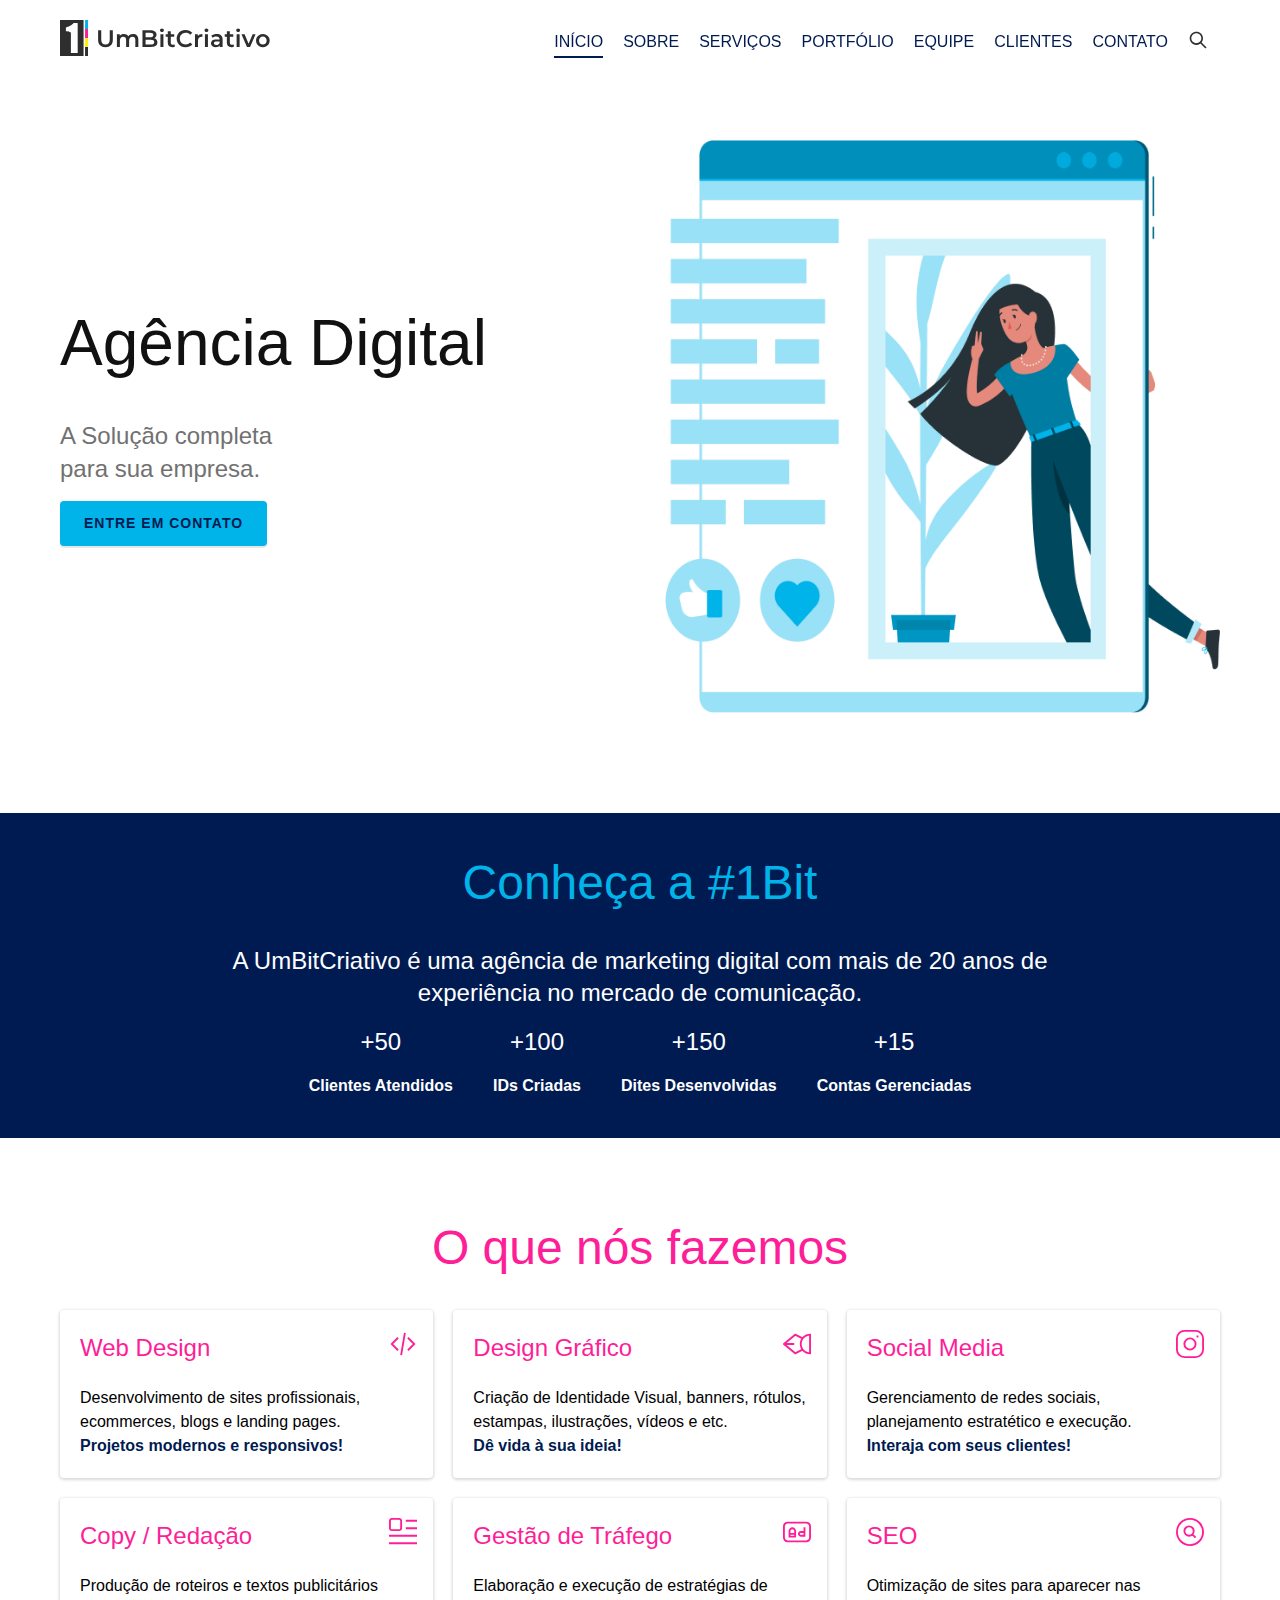
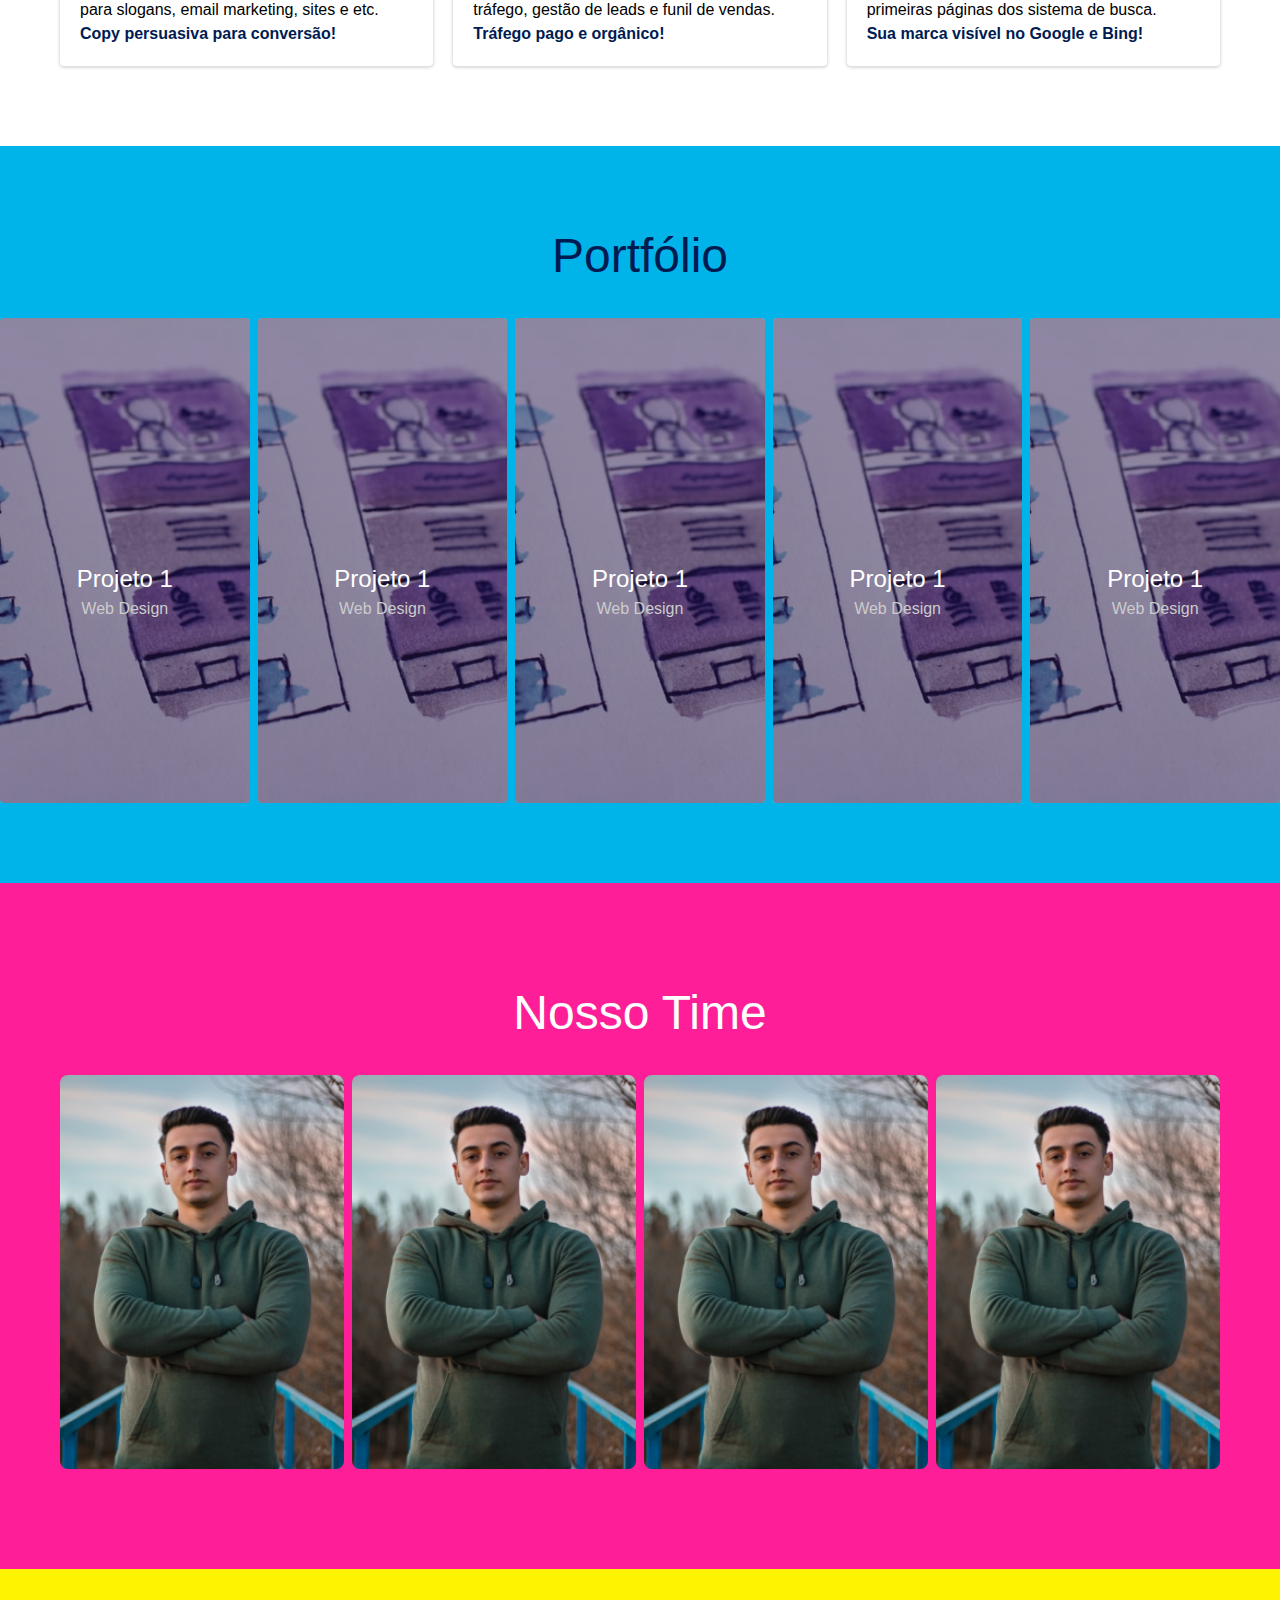
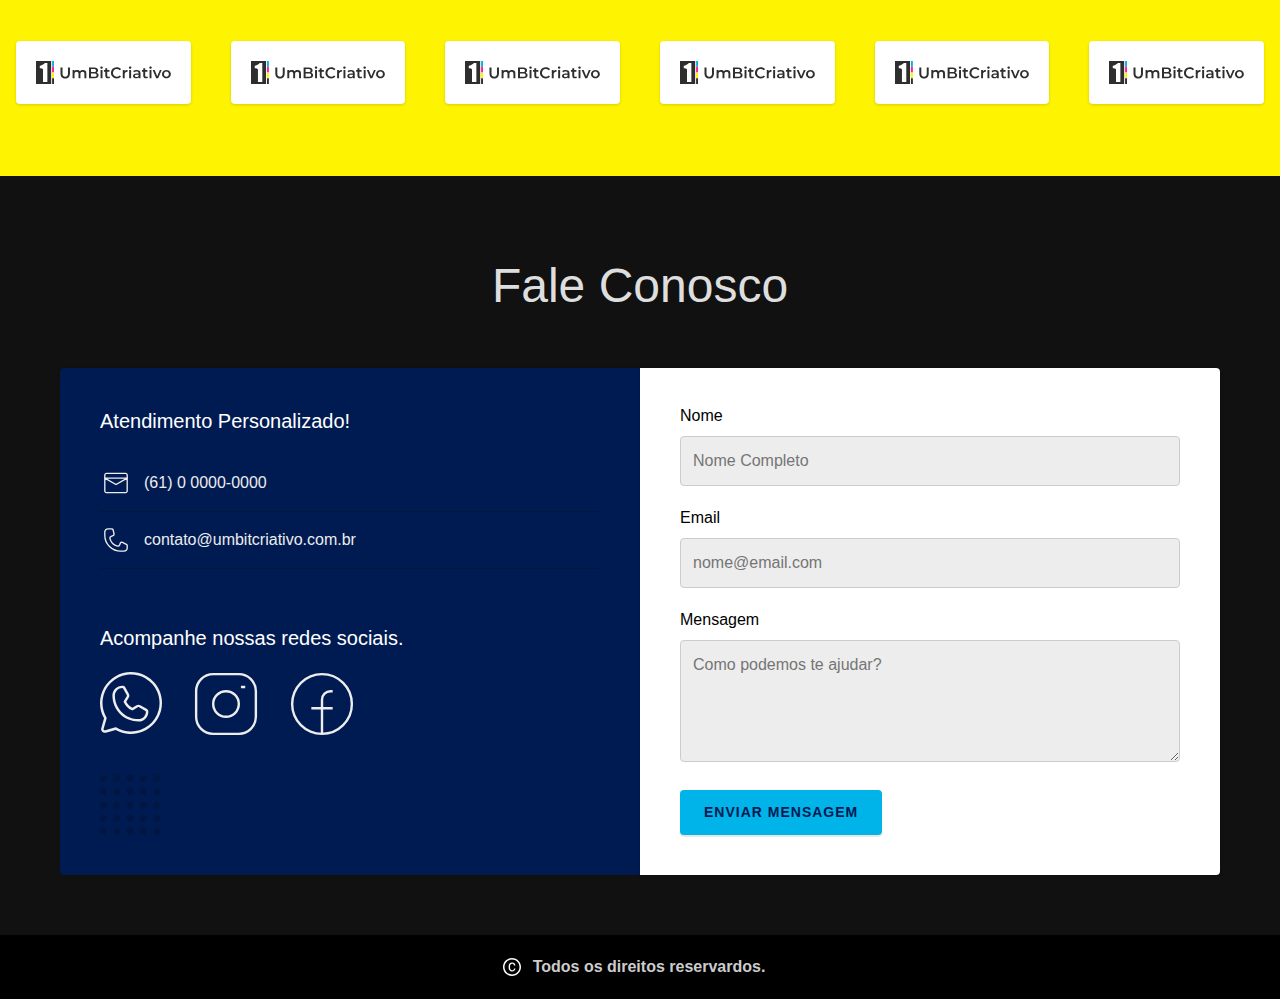
==== commit 15ceb259: "acessibilidade" ====
--- a/index.html
+++ b/index.html
@@ -286,19 +286,13 @@
           <h2 class="texto-2b n2">Acompanhe nossas redes sociais.</h2>
           <div>
             <a href="#" target="_blank">
-              <svg width="48" height="48" viewBox="0 0 62 62" fill="none" xmlns="http://www.w3.org/2000/svg">
-                <path id="whatsapp" d="M31.0046 1.77608e-07C25.5776 -0.000580646 20.2455 1.42343 15.5415 4.12966C10.8375 6.8359 6.92628 10.7295 4.199 15.4213C1.47172 20.113 0.0238991 25.4384 0.000293351 30.8652C-0.0233124 36.2919 1.37812 41.6297 4.06448 46.345L1.27437 56.141C1.09553 56.7771 1.08934 57.4493 1.25644 58.0886C1.42353 58.7278 1.75789 59.3111 2.22512 59.7783C2.69236 60.2455 3.27561 60.5798 3.9149 60.7469C4.55419 60.914 5.22645 60.9078 5.86256 60.729L15.659 57.939C19.7842 60.2878 24.3938 61.658 29.1323 61.9438C33.8709 62.2295 38.6117 61.4233 42.9894 59.5873C47.3671 57.7513 51.2646 54.9345 54.3815 51.3541C57.4984 47.7737 59.7514 43.5254 60.9668 38.9366C62.1821 34.3479 62.3274 29.5414 61.3914 24.8876C60.4554 20.2338 58.4631 15.8572 55.5681 12.0951C52.6731 8.33302 48.9528 5.28599 44.694 3.18895C40.4352 1.09192 35.7517 0.000892344 31.0046 1.77608e-07ZM31.0046 59.52C25.8751 59.5319 20.8387 58.1496 16.434 55.521C16.2417 55.4231 16.0297 55.3701 15.814 55.366H15.4729L5.18053 58.311C4.97022 58.3674 4.74875 58.3675 4.53841 58.3112C4.32807 58.2549 4.13627 58.1441 3.9823 57.9902C3.82833 57.8362 3.71761 57.6444 3.66129 57.4341C3.60497 57.2238 3.60503 57.0023 3.66147 56.792L6.60659 46.5C6.69377 46.1759 6.6492 45.8304 6.48258 45.539C3.27454 40.1254 1.94708 33.8028 2.70697 27.5561C3.46686 21.3095 6.27144 15.4895 10.6838 11.0028C15.0962 6.51612 20.8687 3.61462 27.102 2.75031C33.3353 1.88599 39.6795 3.10739 45.1463 6.22423C50.613 9.34107 54.8955 14.1783 57.3265 19.9825C59.7575 25.7867 60.2006 32.232 58.5867 38.3142C56.9728 44.3964 53.3926 49.7742 48.4037 53.6097C43.4149 57.4453 37.2975 59.5233 31.0046 59.52ZM46.6602 36.735L40.3359 33.139C39.7593 32.8087 39.1052 32.6375 38.4407 32.6429C37.7761 32.6484 37.125 32.8303 36.5538 33.17L32.2756 35.743C29.6986 34.4065 27.5979 32.3059 26.2614 29.729L28.8345 25.451C29.1742 24.8799 29.3561 24.2287 29.3616 23.5642C29.367 22.8997 29.1958 22.2456 28.8655 21.669L25.2693 15.345C24.9707 14.8278 24.5415 14.3981 24.0247 14.0989C23.5078 13.7997 22.9214 13.6414 22.3242 13.64C19.6985 13.64 17.1799 14.6809 15.3204 16.5345C13.4608 18.3882 12.412 20.9034 12.4038 23.529C12.3997 26.9512 13.0703 30.3407 14.3772 33.5036C15.684 36.6665 17.6016 39.5408 20.0201 41.9621C22.4386 44.3834 25.3108 46.3043 28.4722 47.6149C31.6337 48.9254 35.0225 49.6 38.4449 49.6H38.4759C41.1016 49.5918 43.6169 48.543 45.4706 46.6836C47.3244 44.8241 48.3653 42.3056 48.3653 39.68C48.3638 39.0828 48.2056 38.4964 47.9064 37.9796C47.6071 37.4628 47.1774 37.0336 46.6602 36.735ZM38.4759 47.12H38.4449C32.1933 47.1118 26.2005 44.6227 21.7829 40.1994C17.3652 35.7761 14.8839 29.7804 14.8839 23.529C14.8921 21.5612 15.6796 19.6767 17.0741 18.2882C18.4685 16.8996 20.3563 16.12 22.3242 16.12C22.483 16.1222 22.6383 16.1664 22.7744 16.248C22.9106 16.3297 23.0226 16.446 23.0993 16.585L26.7264 22.909C26.8322 23.1041 26.8876 23.3225 26.8876 23.5445C26.8876 23.7664 26.8322 23.9849 26.7264 24.18L23.8123 29.016C23.7049 29.186 23.6429 29.3807 23.632 29.5814C23.6211 29.7822 23.6619 29.9824 23.7503 30.163C25.3648 33.7603 28.2441 36.6396 31.8416 38.254C32.0222 38.3424 32.2224 38.3831 32.4232 38.3723C32.624 38.3614 32.8186 38.2994 32.9887 38.192L37.8248 35.278C38.02 35.1722 38.2384 35.1168 38.4604 35.1168C38.6823 35.1168 38.9008 35.1722 39.0959 35.278L45.4202 38.905C45.5592 38.9816 45.6755 39.0937 45.7571 39.2298C45.8388 39.3659 45.883 39.5213 45.8852 39.68C45.8852 41.6478 45.1056 43.5356 43.7169 44.9299C42.3283 46.3243 40.4438 47.1118 38.4759 47.12Z" fill="currentColor"/>
-              </svg>
+              <img src="/_img/icons/whatsapp.svg" alt="Whatsapp">
             </a>
             <a href="#" target="_blank">
-              <svg width="48" height="48" viewBox="0 0 64 64" fill="none" xmlns="http://www.w3.org/2000/svg">
-                <path d="M46.9333 14.9333H51.2H46.9333ZM19.2 2.1333H44.8C49.3264 2.1333 53.6673 3.93139 56.868 7.13201C60.0686 10.3326 61.8667 14.6736 61.8667 19.2V44.8C61.8667 49.3263 60.0686 53.6673 56.868 56.8679C53.6673 60.0685 49.3264 61.8666 44.8 61.8666H19.2C14.6736 61.8666 10.3327 60.0685 7.13204 56.8679C3.93142 53.6673 2.13333 49.3263 2.13333 44.8V19.2C2.13333 14.6736 3.93142 10.3326 7.13204 7.13201C10.3327 3.93139 14.6736 2.1333 19.2 2.1333V2.1333ZM32 44.8C28.6052 44.8 25.3495 43.4514 22.949 41.0509C20.5486 38.6505 19.2 35.3947 19.2 32C19.2 28.6052 20.5486 25.3495 22.949 22.949C25.3495 20.5485 28.6052 19.2 32 19.2C35.3948 19.2 38.6505 20.5485 41.051 22.949C43.4514 25.3495 44.8 28.6052 44.8 32C44.8 35.3947 43.4514 38.6505 41.051 41.0509C38.6505 43.4514 35.3948 44.8 32 44.8Z" stroke="currentColor" stroke-width="2.5"/>
-              </svg>      
+              <img src="/_img/icons/instagram.svg" alt="Instagram">
             </a>
             <a href="#" target="_blank">
-              <svg width="48" height="48" viewBox="0 0 64 64" fill="none" xmlns="http://www.w3.org/2000/svg">
-                <path d="M32 61.8666C28.0779 61.8666 24.1941 61.0941 20.5705 59.5932C16.9469 58.0922 13.6545 55.8923 10.8811 53.1189C8.1077 50.3455 5.90774 47.053 4.4068 43.4295C2.90586 39.8059 2.13333 35.9221 2.13333 32C2.13333 28.0778 2.90586 24.1941 4.4068 20.5705C5.90774 16.9469 8.1077 13.6544 10.8811 10.881C13.6545 8.10767 16.9469 5.90771 20.5705 4.40677C24.1941 2.90582 28.0779 2.1333 32 2.1333C39.9211 2.1333 47.5178 5.27996 53.1189 10.881C58.72 16.4821 61.8667 24.0788 61.8667 32C61.8667 39.9211 58.72 47.5178 53.1189 53.1189C47.5178 58.72 39.9211 61.8666 32 61.8666ZM32 61.8666V27.7333C32 25.4701 32.899 23.2996 34.4994 21.6993C36.0997 20.099 38.2702 19.2 40.5333 19.2H42.6667M21.3333 36.2666H42.6667" stroke="currentColor" stroke-width="2.5"/>
-              </svg>
+              <img src="/_img/icons/facebook.svg" alt="Facebook">
             </a>
           </div>
         </div>
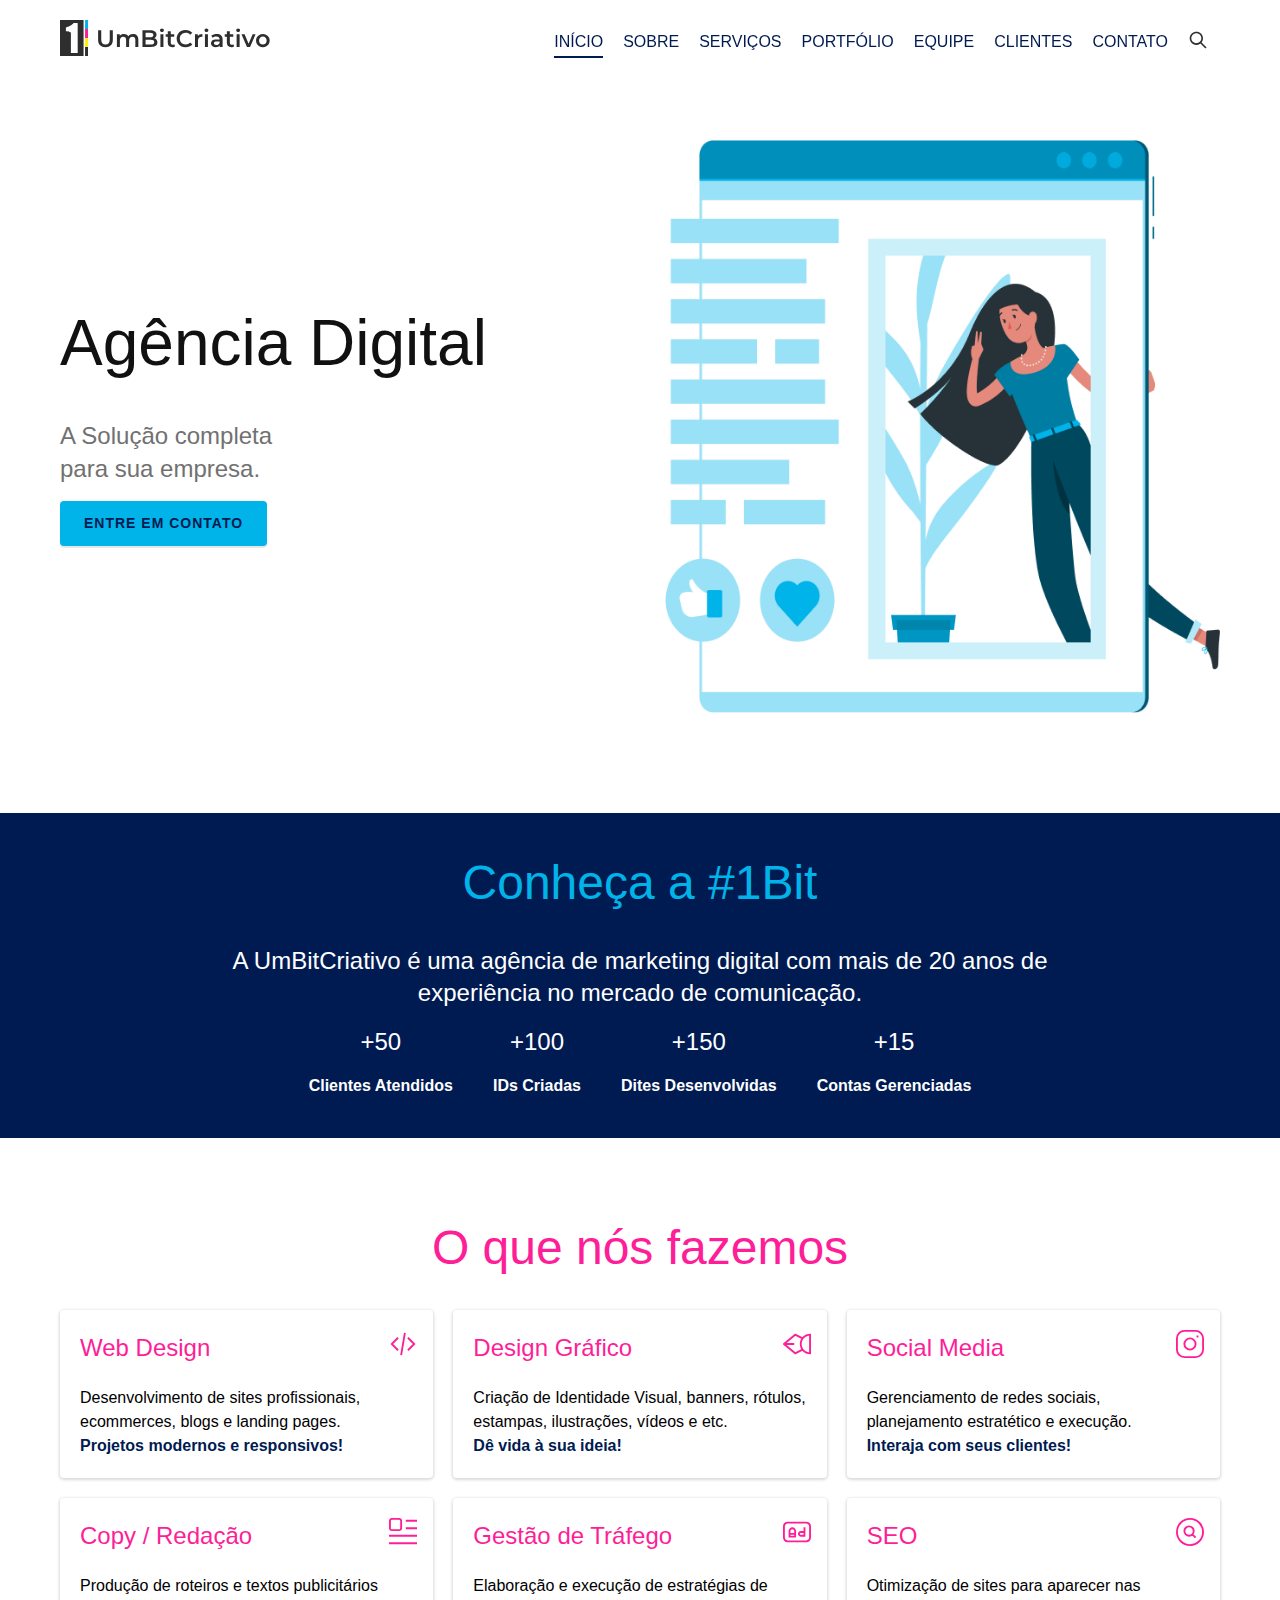
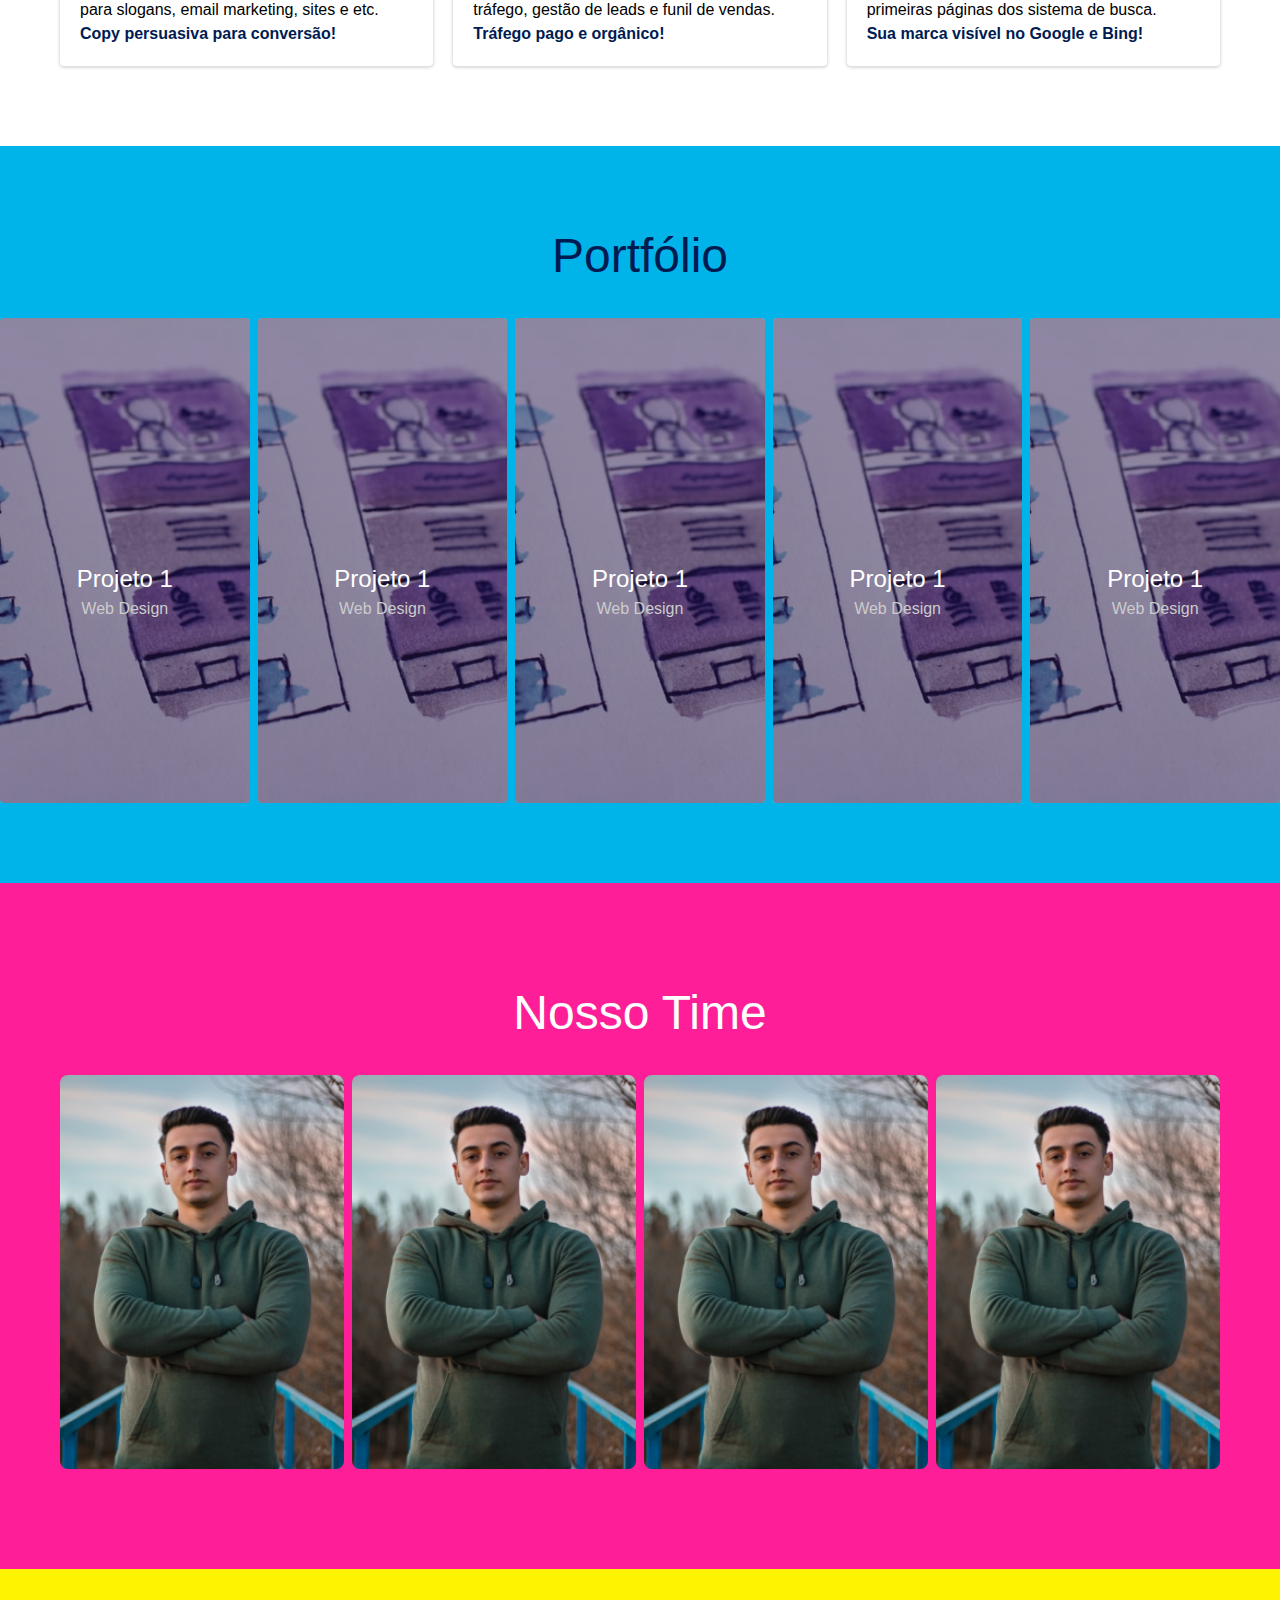
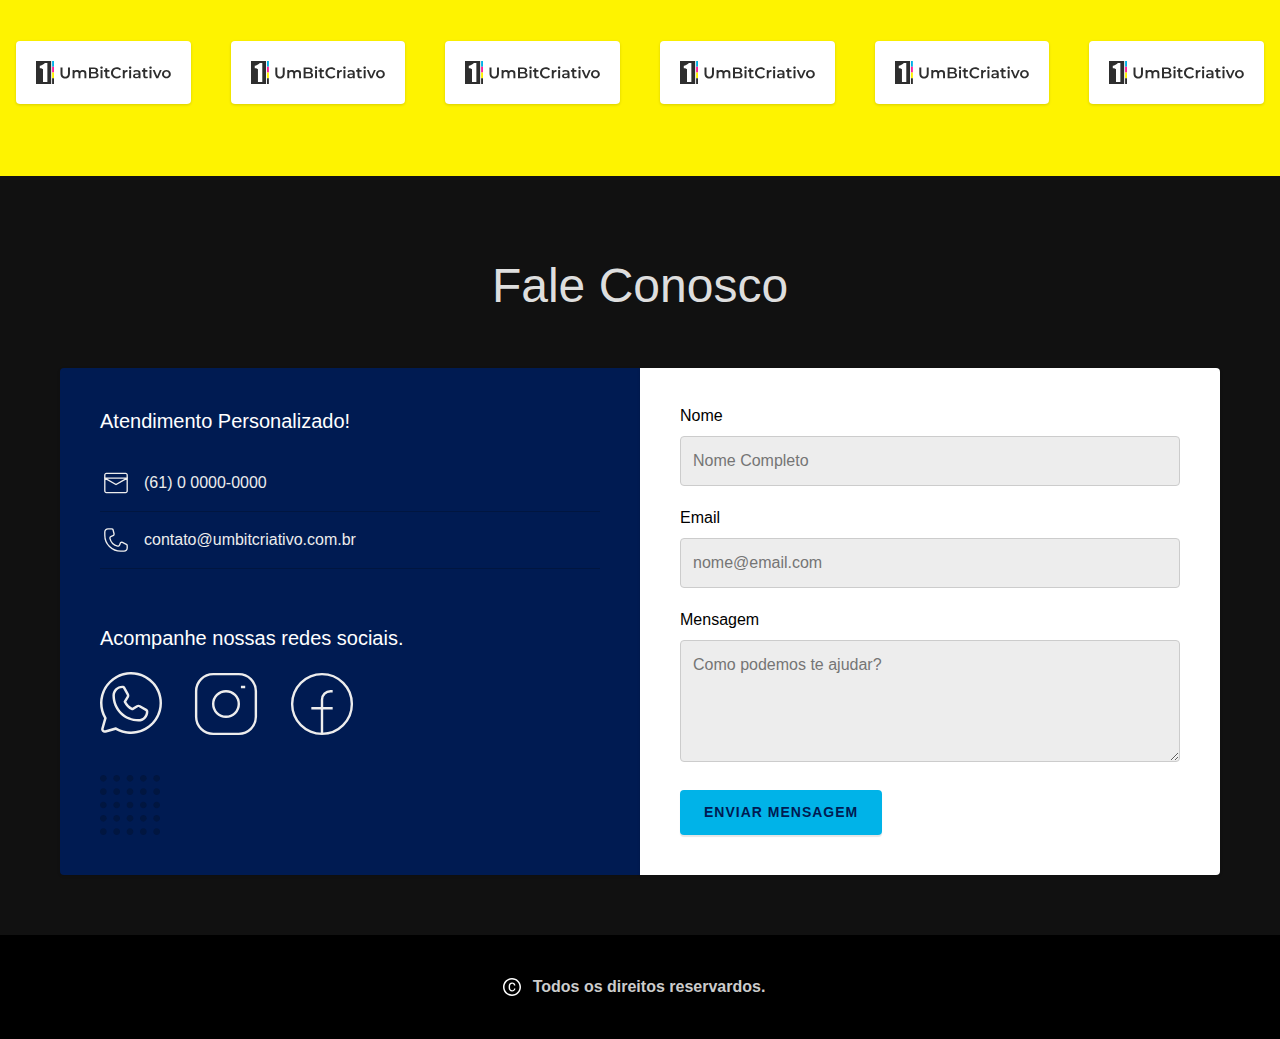
==== commit a79a01fd: "link-interno" ====
--- a/index.html
+++ b/index.html
@@ -18,13 +18,13 @@
       <a href="./"><img width="210" height="36" src="_img/logo-um-bit-criativo.svg" alt="Logo tipo Um Bit Criativo"></a>
       <nav aria-label="primário">
         <ul class="header-menu link">
-          <li><a class="ativo" href="#">Início</a></li>
-          <li><a href="#">Sobre</a></li>
-          <li><a href="#">Serviços</a></li>
-          <li><a href="#">Portfólio</a></li>
-          <li><a href="#">Equipe</a></li>
-          <li><a href="#">Clientes</a></li>
-          <li><a href="#">Contato</a></li>
+          <li><a class="ativo" href="#home">Início</a></li>
+          <li><a href="#sobre">Sobre</a></li>
+          <li><a href="#servicos">Serviços</a></li>
+          <li><a href="#portfolio">Portfólio</a></li>
+          <li><a href="#equipe">Equipe</a></li>
+          <li><a href="#clientes">Clientes</a></li>
+          <li><a href="#contato">Contato</a></li>
         </ul>
         <div class="search">
           <svg width="20" height="20" viewBox="0 0 20 20" fill="none" xmlns="http://www.w3.org/2000/svg">
@@ -36,7 +36,7 @@
     </div>
   </header>
 
-  <main class="hero-bg">
+  <main class="hero-bg" id="home">
     <div class="hero container">
       <div class="hero-conteudo">
         <h1 class="titulo c1">Agência Digital</h1>
@@ -50,7 +50,7 @@
     </div>
   </main>
 
-  <article class="sobre-bg">
+  <article class="sobre-bg" id="sobre">
     <div class="sobre container">
       <h1 class="titulo-b cp1">Conheça a #1Bit</h1>
       <p class="texto-2 n2">A UmBitCriativo é uma agência de marketing digital com mais de 20 anos de experiência no mercado de comunicação.</p>
@@ -63,7 +63,7 @@
     </div>
   </article>
 
-  <article class="servicos container">
+  <article class="servicos container" id="servicos">
       <h1 class="titulo-b cp2">O que nós fazemos</h1>
       <ul class="servicos-lista">
         <li class="servicos-item">
@@ -125,7 +125,7 @@
       </ul>
   </article>
 
-  <section class="portfolio-bg" aria-label="Portfólio">
+  <section class="portfolio-bg" id="portfolio" aria-label="Portfólio">
     <div class="portfolio">
       <h1 class="titulo-b cp1-b">Portfólio</h1>
       <ul class="portfolio-list">
@@ -188,7 +188,7 @@
     </div>
   </section>
 
-  <article class="team-bg">
+  <article class="team-bg" id="equipe">
     <div class="team container">
       <h1 class="titulo-b n2">Nosso Time</h1>
       <ul class="team-list">
@@ -240,7 +240,7 @@
     </div>
   </article>
 
-  <section class="parceiros-bg" aria-label="Nossos parceiros">
+  <section class="parceiros-bg" id="clientes" aria-label="Nossos parceiros">
     <ul class="parceiros-list">
       <li class="parceiros-item">
         <img src="/_img/logo-um-bit-criativo.svg" alt="Logo">
@@ -263,7 +263,7 @@
     </ul>
   </section>
 
-  <article class="contato-bg">
+  <article class="contato-bg" id="contato">
     <h1 class="titulo-b c10">Fale Conosco</h1>
     <div class="contato container">
       <section class="contato-dados">
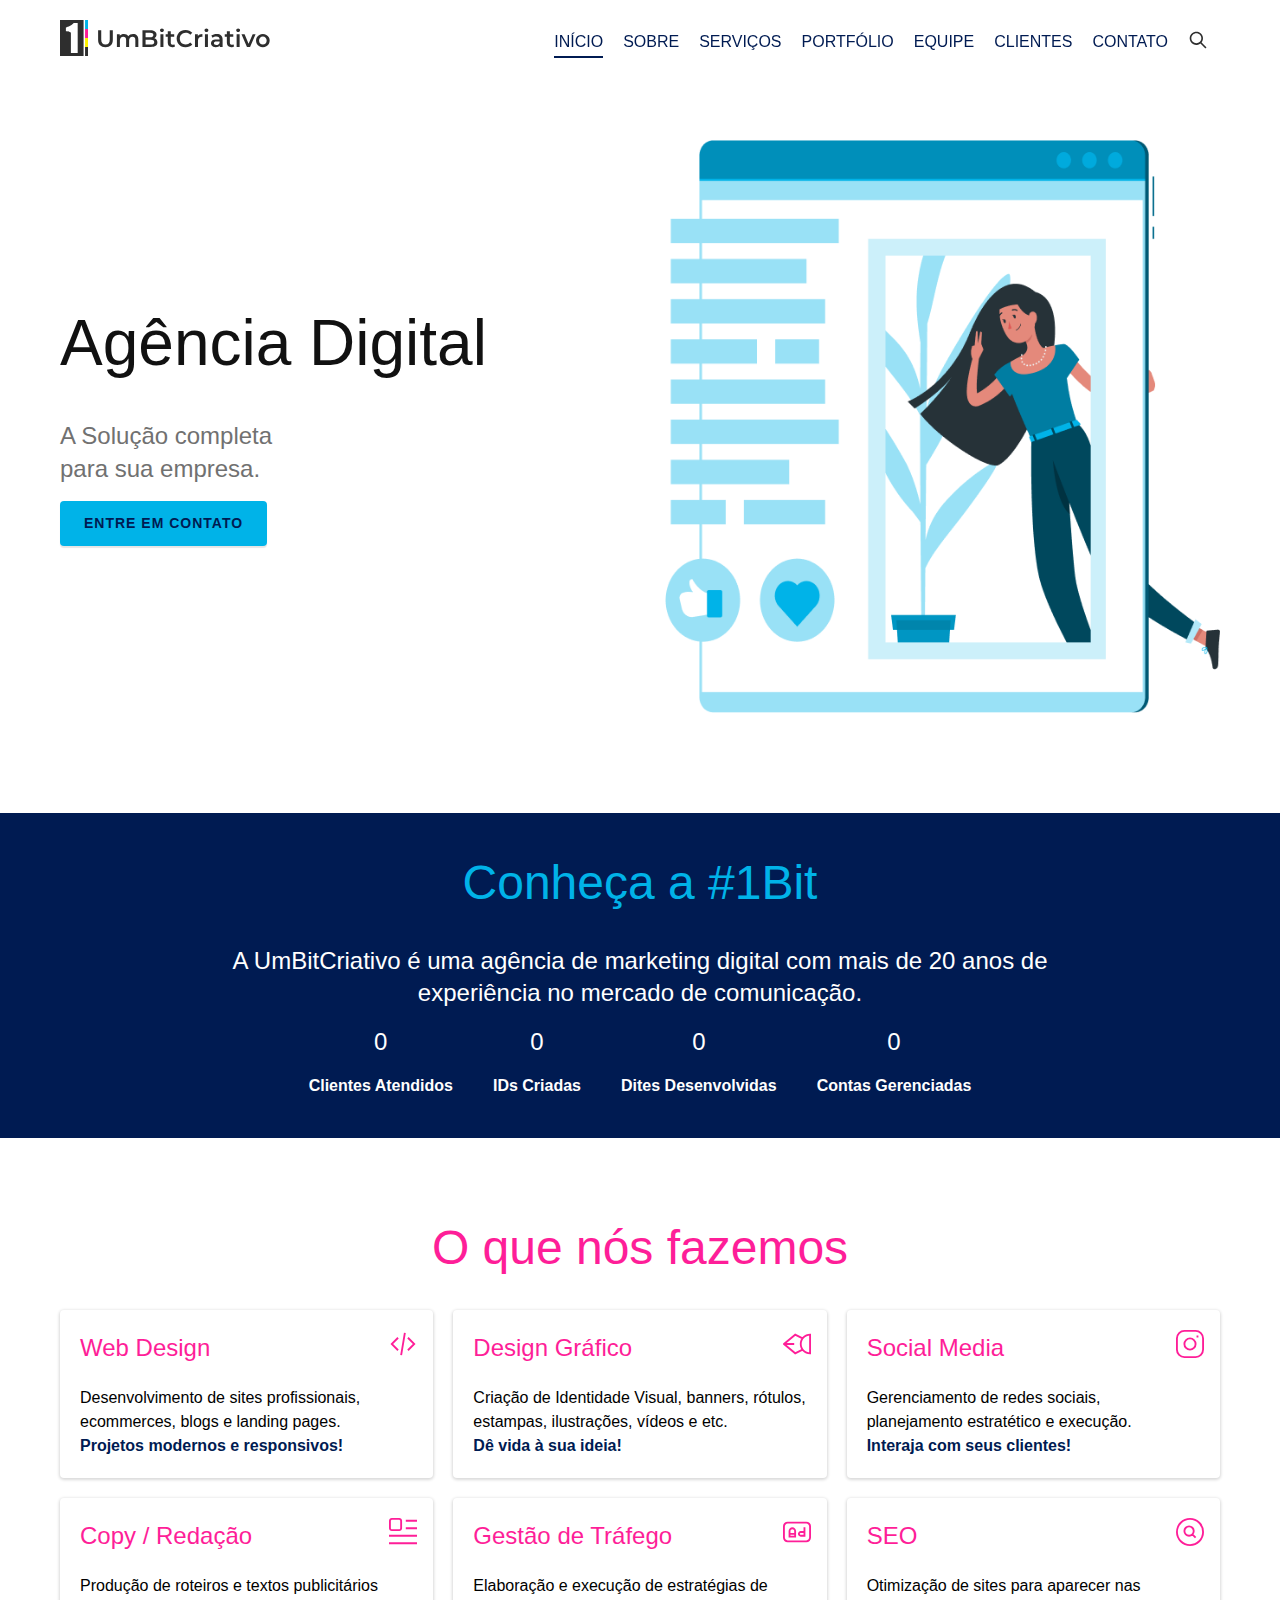
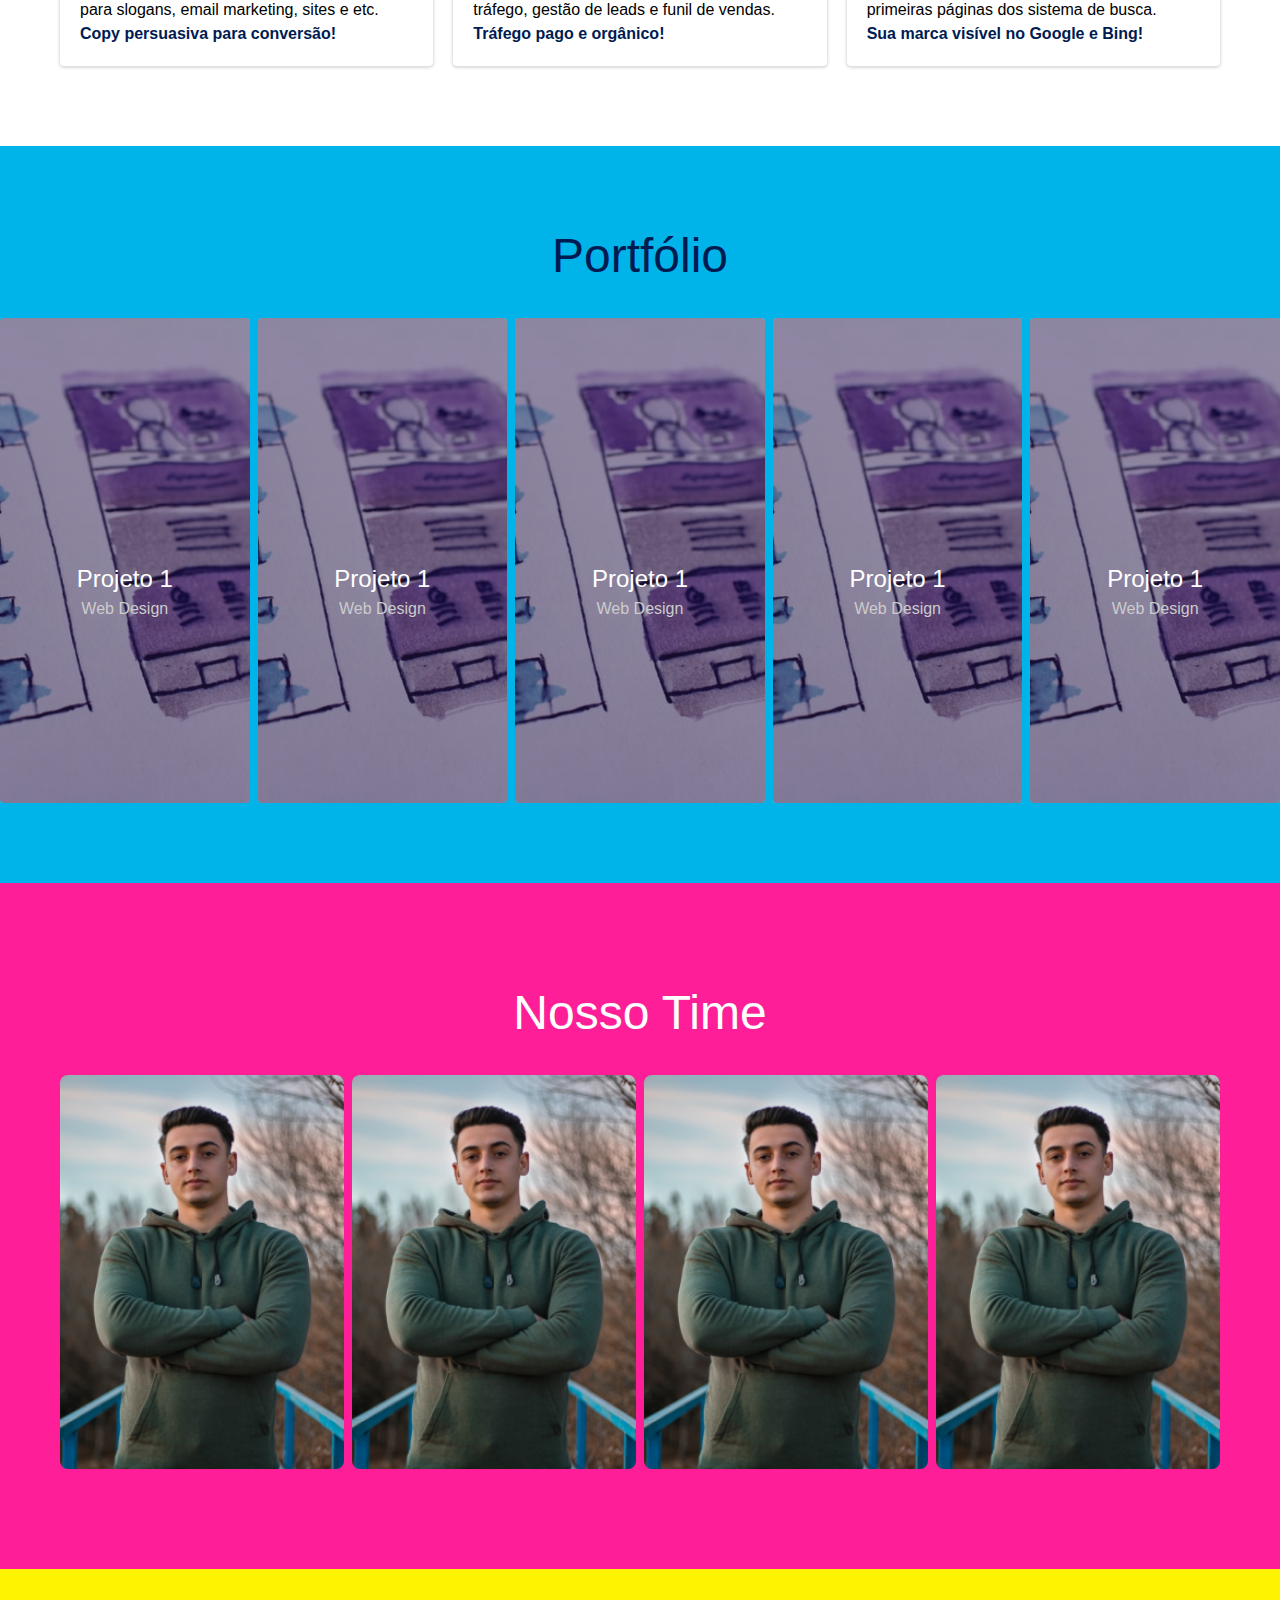
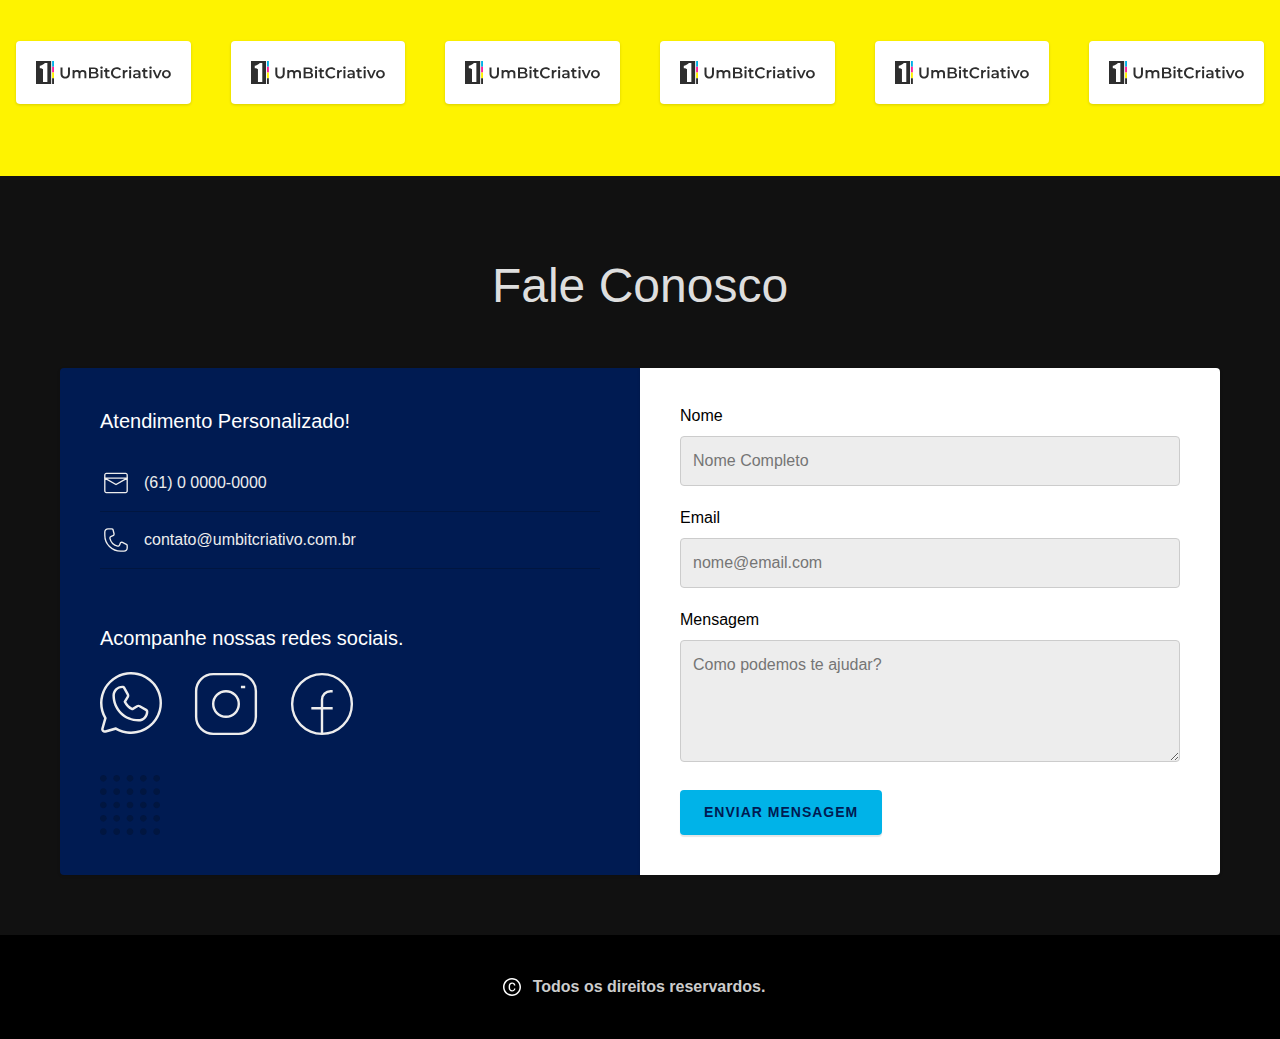
==== commit 6c3c1b9b: "update" ====
--- a/index.html
+++ b/index.html
@@ -5,6 +5,10 @@
   <meta name="viewport" content="width=device-width, initial-scale=1.0">
   <meta name="description" content="Agência de marketing digital com mais de 20 anos de experiência no mercado de comunicação">
   <title>UmBitCriativo</title>
+  <script>
+    document.documentElement.className += ' js';
+    //verifica se o usuario está com JavaScript habilitado no browser
+  </script>
   <!-- fonts
     <link rel="preconnect" href="https://fonts.googleapis.com">
   <link rel="preconnect" href="https://fonts.gstatic.com" crossorigin>
@@ -327,5 +331,7 @@
 
   <script src="/_js/menu-scroll.js"></script>
   <script src="/_js/menu-mobile.js"></script>
+  <script src="/_js/equipe.js"></script>
+  <script src="/_js/numero-relevante.js"></script>
 </body>
 </html>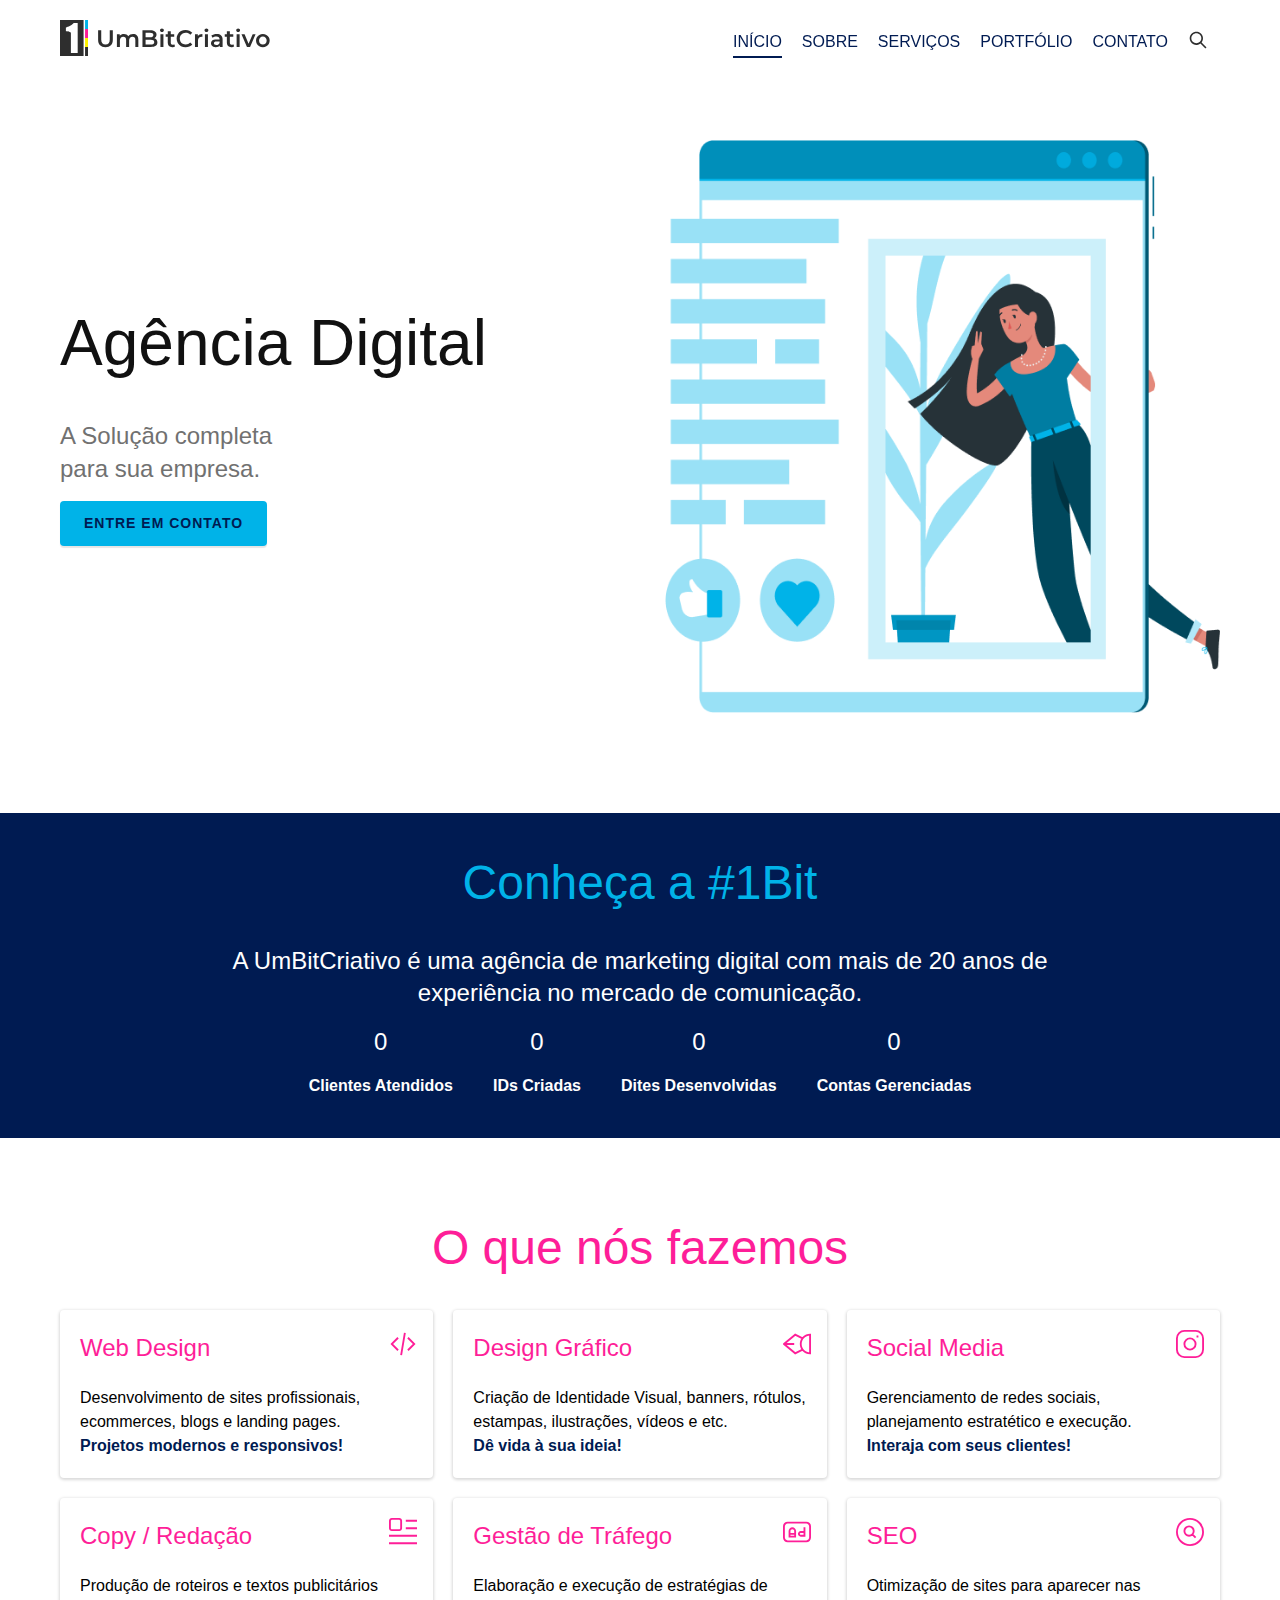
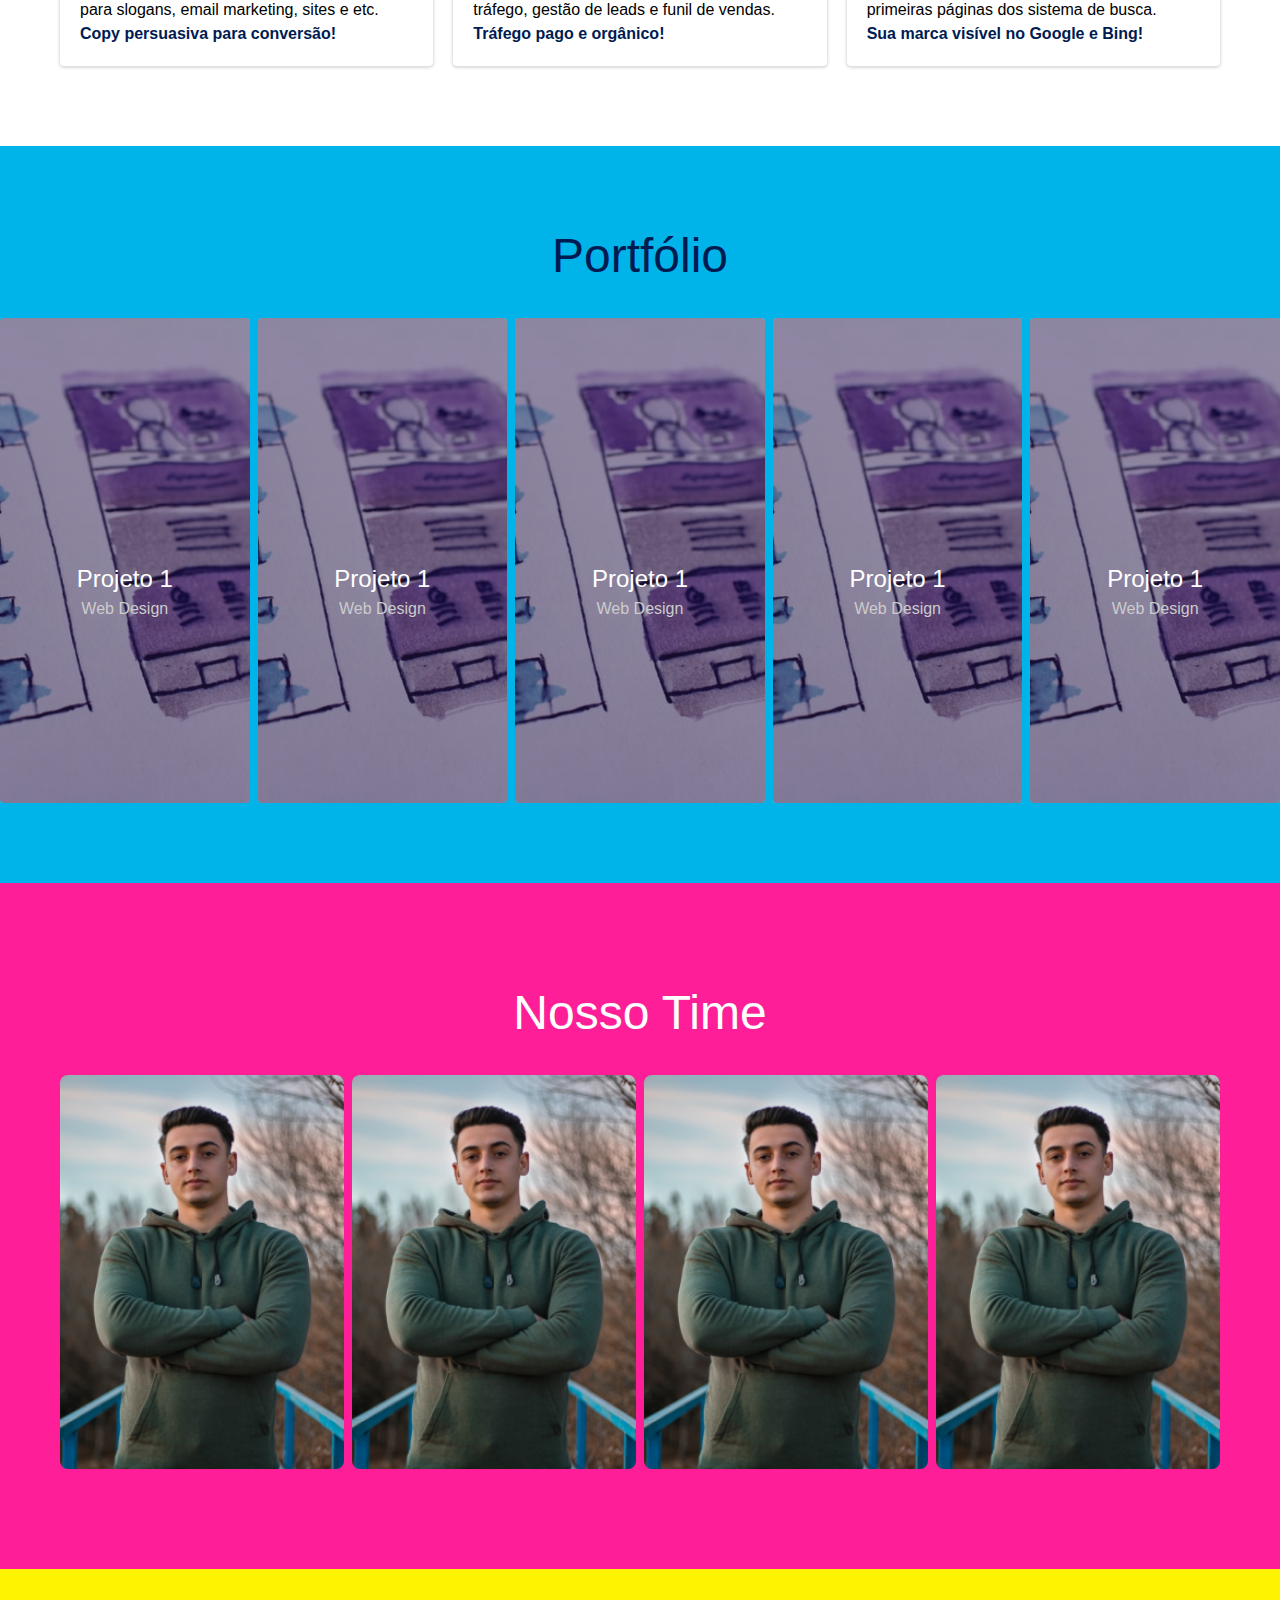
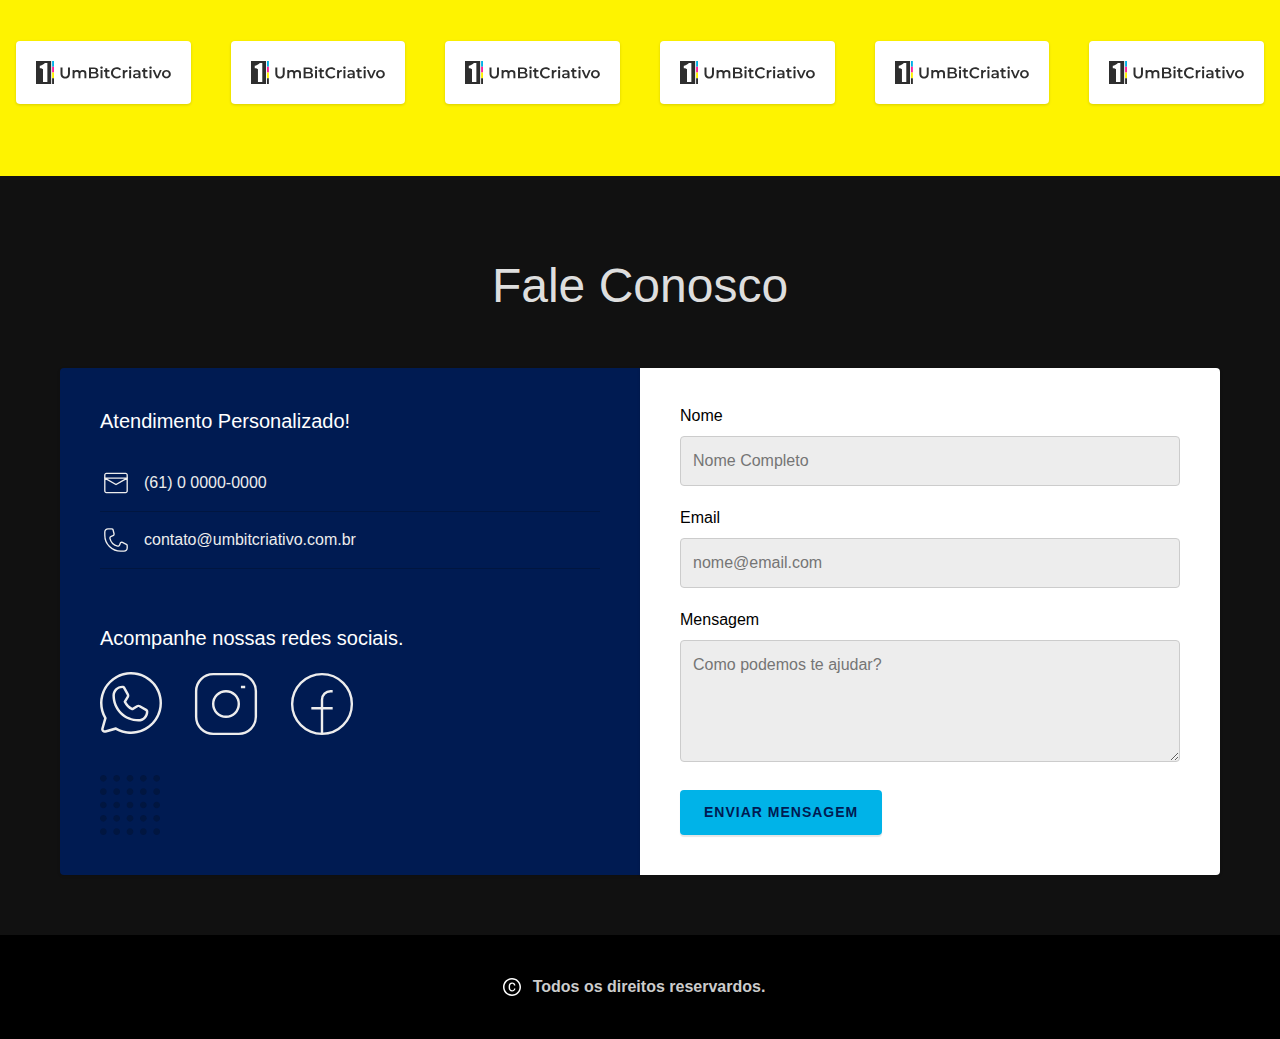
==== commit 81b17bc7: "pagians internas" ====
--- a/index.html
+++ b/index.html
@@ -22,13 +22,11 @@
       <a href="./"><img width="210" height="36" src="_img/logo-um-bit-criativo.svg" alt="Logo tipo Um Bit Criativo"></a>
       <nav aria-label="primário">
         <ul class="header-menu link">
-          <li><a class="ativo" href="#home">Início</a></li>
-          <li><a href="#sobre">Sobre</a></li>
-          <li><a href="#servicos">Serviços</a></li>
-          <li><a href="#portfolio">Portfólio</a></li>
-          <li><a href="#equipe">Equipe</a></li>
-          <li><a href="#clientes">Clientes</a></li>
-          <li><a href="#contato">Contato</a></li>
+          <li><a class="ativo" href="./">Início</a></li>
+          <li><a href="/sobre.html">Sobre</a></li>
+          <li><a href="/servicos.html">Serviços</a></li>
+          <li><a href="/portfolio.html">Portfólio</a></li>
+          <li><a href="/contato.html">Contato</a></li>
         </ul>
         <div class="search">
           <svg width="20" height="20" viewBox="0 0 20 20" fill="none" xmlns="http://www.w3.org/2000/svg">
--- a/_css/style.css
+++ b/_css/style.css
@@ -17,3 +17,6 @@
 @import "./home/parceiros.css";
 @import "./home/contato.css";
 
+
+/* home */
+@import "./sobre/sobre.css";
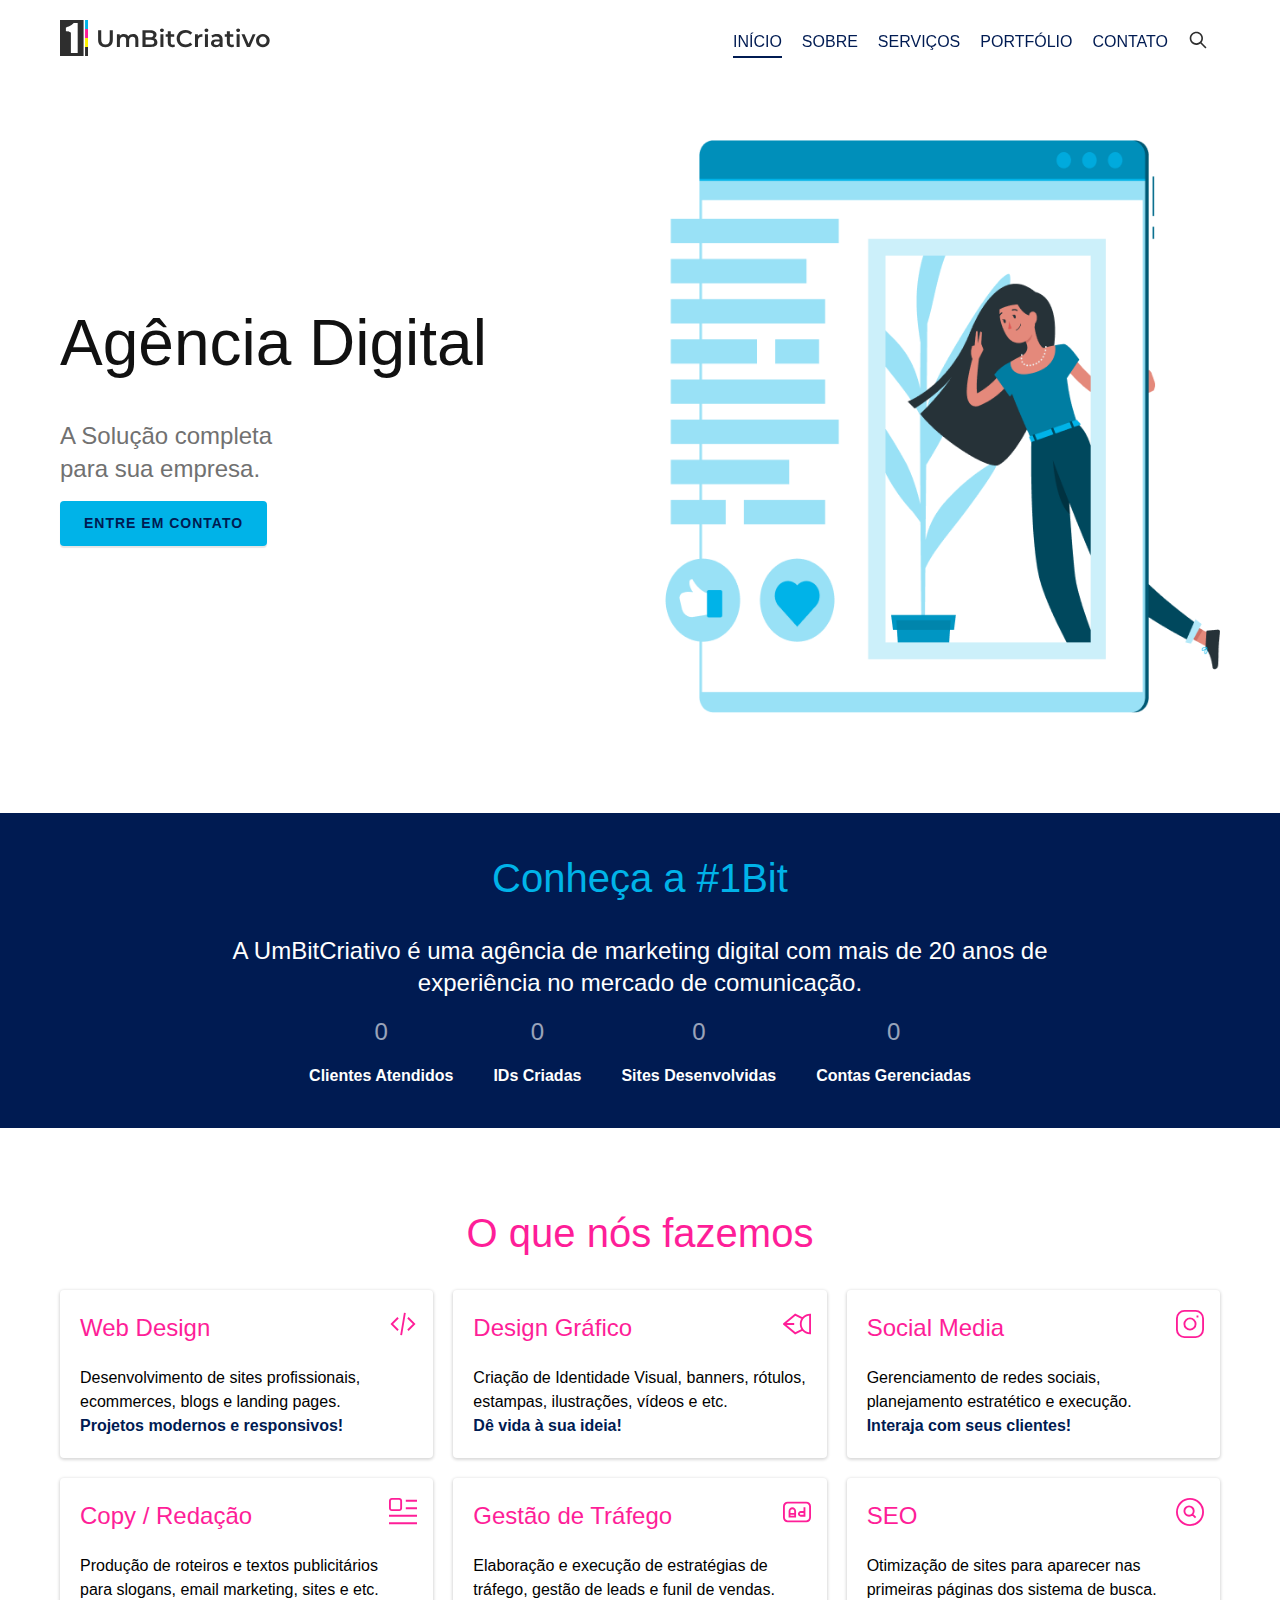
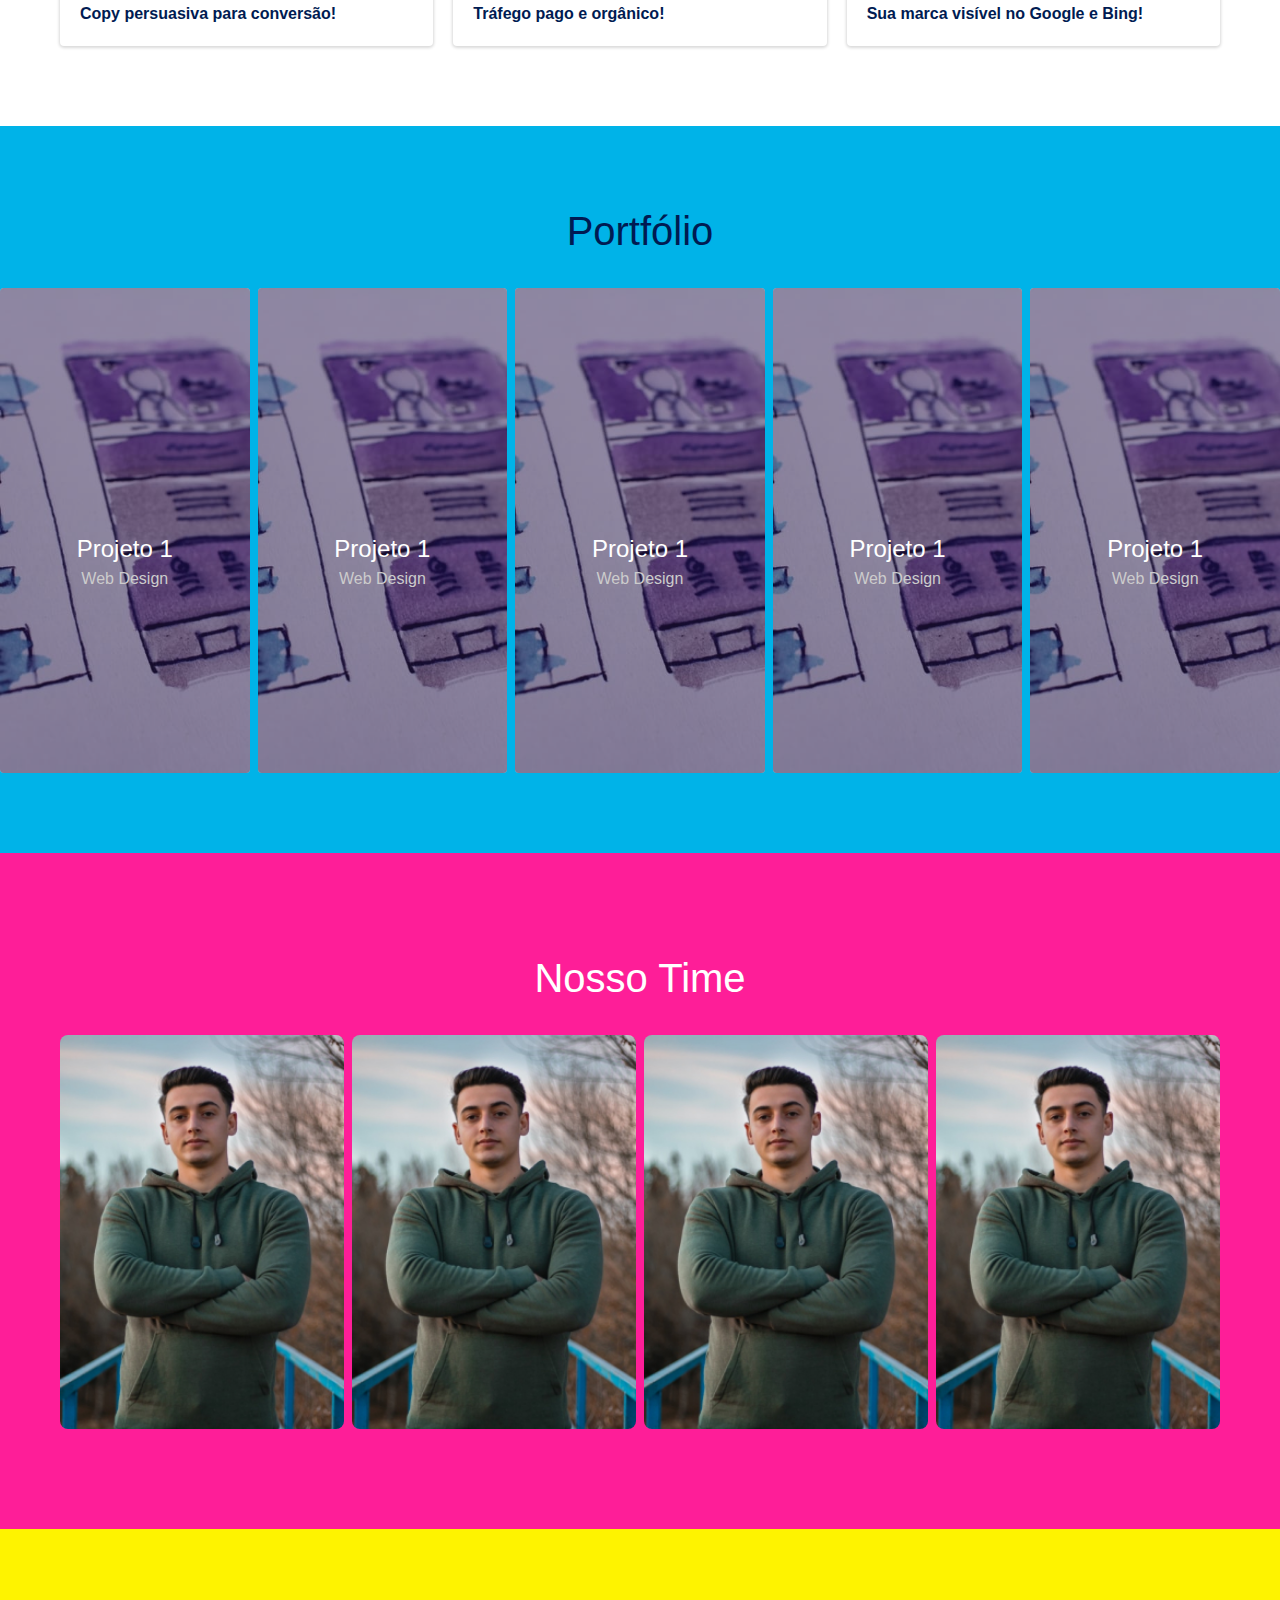
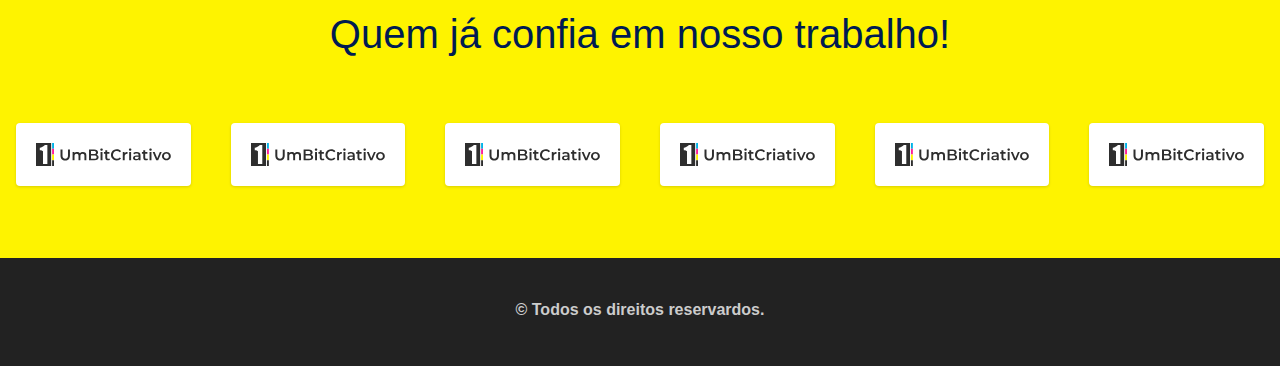
==== commit 11feed69: "update" ====
--- a/index.html
+++ b/index.html
@@ -57,10 +57,10 @@
       <h1 class="titulo-b cp1">Conheça a #1Bit</h1>
       <p class="texto-2 n2">A UmBitCriativo é uma agência de marketing digital com mais de 20 anos de experiência no mercado de comunicação.</p>
       <ul class="texto-b n2 sobre-numeros">
-        <li><span class="texto-2">+50</span> Clientes Atendidos</li>
-        <li><span class="texto-2">+100</span> IDs Criadas</li>
-        <li><span class="texto-2">+150</span> Dites Desenvolvidas</li>
-        <li><span class="texto-2">+15</span> Contas Gerenciadas</li>
+        <li><span class="texto-2" data-counter="50">0</span> Clientes Atendidos</li>
+        <li><span class="texto-2" data-counter="100">0</span> IDs Criadas</li>
+        <li><span class="texto-2" data-counter="150">0</span> Sites Desenvolvidas</li>
+        <li><span class="texto-2" data-counter="15">0</span> Contas Gerenciadas</li>
       </ul>
     </div>
   </article>
@@ -70,7 +70,7 @@
       <ul class="servicos-lista">
         <li class="servicos-item">
           <h2 class="subtitulo cp2">Web Design</h2>
-          <svg width="28" height="28" viewBox="0 0 36 36" fill="none" xmlns="http://www.w3.org/2000/svg">
+          <svg width="28" height="28" viewBox="0 0 36 36" xmlns="http://www.w3.org/2000/svg">
             <path fill-rule="evenodd" clip-rule="evenodd" d="M14.4168 32.2032L19.2168 3.4032L21.5832 3.7968L16.7832 32.5968L14.4168 32.2032ZM12.4968 10.8L5.2968 18L12.4968 25.2L10.8 26.8968L1.9032 18L10.8 9.1032L12.4968 10.8ZM25.2 9.1032L34.0968 18L25.2 26.8968L23.5032 25.2L30.7032 18L23.5032 10.8L25.2 9.1032Z" fill="#FE1E98"/>
           </svg>
           <p class="texto">Desenvolvimento de sites profissionais, ecommerces, blogs e landing pages. <span class="texto-b cp1-b">Projetos modernos e responsivos!</span></p>
@@ -197,6 +197,17 @@
         <li class="team-item">
           <a href="#">
             <div class="team-txt">
+              <span class="texto c9">Copywryter</span>
+              <h2 class="texto-b n2">César Cavalcante</h2>
+            </div>
+          </a>
+          <div class="team-img">
+            <img src="/_img/team-person.jpg" alt="Franciel Ferreira Web Designer">
+          </div>
+        </li>
+        <li class="team-item">
+          <a href="#">
+            <div class="team-txt">
               <span class="texto c9">Web Designer</span>
               <h2 class="texto-b n2">Franciel Ferreira</h2>
             </div>
@@ -209,7 +220,7 @@
           <a href="#">
             <div class="team-txt">
               <span class="texto c9">Designer Gráfico</span>
-              <h2 class="texto-b n2">Lucas Almeida</h2>
+              <h2 class="texto-b n2">Lucas Sant'Ana</h2>
             </div>
           </a>
           <div class="team-img">
@@ -227,103 +238,37 @@
             <img src="/_img/team-person.jpg" alt="Franciel Ferreira Web Designer">
           </div>
         </li>
-        <li class="team-item">
-          <a href="#">
-            <div class="team-txt">
-              <span class="texto c9">Copywryter</span>
-              <h2 class="texto-b n2">César Cavalcante</h2>
-            </div>
-          </a>
-          <div class="team-img">
-            <img src="/_img/team-person.jpg" alt="Franciel Ferreira Web Designer">
-          </div>
-        </li>
-      </ul>
-    </div>
-  </article>
-
-  <section class="parceiros-bg" id="clientes" aria-label="Nossos parceiros">
-    <ul class="parceiros-list">
-      <li class="parceiros-item">
-        <img src="/_img/logo-um-bit-criativo.svg" alt="Logo">
-      </li>
-      <li class="parceiros-item">
-        <img src="/_img/logo-um-bit-criativo.svg" alt="Logo">
-      </li>
-      <li class="parceiros-item">
-        <img src="/_img/logo-um-bit-criativo.svg" alt="Logo">
-      </li>
-      <li class="parceiros-item">
-        <img src="/_img/logo-um-bit-criativo.svg" alt="Logo">
-      </li>
-      <li class="parceiros-item">
-        <img src="/_img/logo-um-bit-criativo.svg" alt="Logo">
-      </li>
-      <li class="parceiros-item">
+      </ul>
+    </div>
+  </article>
+
+  <article class="cliente-bg" id="clientes">
+    <h1 class="titulo-b cp1-b">Quem já confia em nosso trabalho!</h1>
+    <ul class="cliente-list">
+      <li class="cliente-item">
+        <img src="/_img/logo-um-bit-criativo.svg" alt="Logo">
+      </li>
+      <li class="cliente-item">
+        <img src="/_img/logo-um-bit-criativo.svg" alt="Logo">
+      </li>
+      <li class="cliente-item">
+        <img src="/_img/logo-um-bit-criativo.svg" alt="Logo">
+      </li>
+      <li class="cliente-item">
+        <img src="/_img/logo-um-bit-criativo.svg" alt="Logo">
+      </li>
+      <li class="cliente-item">
+        <img src="/_img/logo-um-bit-criativo.svg" alt="Logo">
+      </li>
+      <li class="cliente-item">
         <img src="/_img/logo-um-bit-criativo.svg" alt="Logo">
       </li>
     </ul>
-  </section>
-
-  <article class="contato-bg" id="contato">
-    <h1 class="titulo-b c10">Fale Conosco</h1>
-    <div class="contato container">
-      <section class="contato-dados">
-        <h2 class="texto-2b n2">Atendimento Personalizado!</h2>
-        <address class="contato-meios texto c11">            
-          <a href="tel:+5561000000000" class="telefone">
-            <svg width="24" height="24" viewBox="0 0 36 36" fill="none" xmlns="http://www.w3.org/2000/svg">
-            <path d="M1.20001 10.8001L18 20.4001L34.8 10.8001H1.20001ZM3.60001 3.6001H32.4C33.0365 3.6001 33.647 3.85295 34.0971 4.30304C34.5472 4.75313 34.8 5.36358 34.8 6.0001V30.0001C34.8 30.6366 34.5472 31.2471 34.0971 31.6972C33.647 32.1472 33.0365 32.4001 32.4 32.4001H3.60001C2.96349 32.4001 2.35304 32.1472 1.90296 31.6972C1.45287 31.2471 1.20001 30.6366 1.20001 30.0001V6.0001C1.20001 5.36358 1.45287 4.75313 1.90296 4.30304C2.35304 3.85295 2.96349 3.6001 3.60001 3.6001V3.6001Z" stroke="currentColor" stroke-width="2"/>
-            </svg>
-            (61) 0 0000-0000
-          </a>            
-          <a href="mailto:contato@umbitcriativo.com.br" target="_blank" class="email">
-            <svg width="24" height="24" viewBox="0 0 36 36" fill="none" xmlns="http://www.w3.org/2000/svg">
-            <path d="M11.328 1.2002H6.00001C4.72697 1.2002 3.50607 1.70591 2.6059 2.60608C1.70573 3.50626 1.20001 4.72716 1.20001 6.0002V10.8002C1.20001 24.0554 11.9448 34.8002 25.2 34.8002H30C31.2731 34.8002 32.494 34.2945 33.3941 33.3943C34.2943 32.4941 34.8 31.2732 34.8 30.0002V26.6834C34.7998 26.2378 34.6755 25.8011 34.4411 25.4221C34.2067 25.0432 33.8714 24.737 33.4728 24.5378L27.6744 21.6386C27.3669 21.4848 27.0299 21.3988 26.6862 21.3866C26.3426 21.3743 26.0003 21.4361 25.6826 21.5676C25.3649 21.6991 25.0792 21.8974 24.8448 22.149C24.6104 22.4006 24.4328 22.6996 24.324 23.0258L23.6112 25.169C23.3875 25.8404 22.9262 26.4071 22.3141 26.7624C21.702 27.1177 20.9812 27.2373 20.2872 27.0986C17.4778 26.5364 14.8977 25.1551 12.872 23.129C10.8463 21.1029 9.46567 18.5225 8.90401 15.713C8.76535 15.019 8.88491 14.2982 9.24023 13.6861C9.59555 13.074 10.1622 12.6128 10.8336 12.389L13.4928 11.501C14.0658 11.3098 14.5457 10.9096 14.8367 10.3802C15.1276 9.85085 15.2082 9.23121 15.0624 8.645L13.656 3.017C13.526 2.498 13.2263 2.03734 12.8045 1.70817C12.3827 1.379 11.863 1.20021 11.328 1.2002V1.2002Z" stroke="currentColor" stroke-width="2"/>
-            </svg>
-            contato@umbitcriativo.com.br
-          </a>
-        </address>
-        <div class="contato-redes c11">
-          <h2 class="texto-2b n2">Acompanhe nossas redes sociais.</h2>
-          <div>
-            <a href="#" target="_blank">
-              <img src="/_img/icons/whatsapp.svg" alt="Whatsapp">
-            </a>
-            <a href="#" target="_blank">
-              <img src="/_img/icons/instagram.svg" alt="Instagram">
-            </a>
-            <a href="#" target="_blank">
-              <img src="/_img/icons/facebook.svg" alt="Facebook">
-            </a>
-          </div>
-        </div>
-      </section>
-      <section class="contato-form">
-        <form action="#">
-          <div>
-            <Label for="nome">Nome</Label>
-            <input type="text" id="nome" name="nome" placeholder="Nome Completo" required>
-          </div>
-          <div>
-            <Label for="email">Email</Label>
-            <input type="email" id="email" name="email" placeholder="nome@email.com" required>
-          </div>
-          <div>
-            <label for="mensagem">Mensagem</label>
-            <textarea rows="4" id="mensagem" name="mensagem" placeholder="Como podemos te ajudar?"></textarea>
-          </div>
-          <button class="botao">Enviar Mensagem</button>
-        </form>
-      </section>
-    </div>
   </article>
 
   <footer class="footer-bg">
-    <div class="footer container"><svg width="18" height="18" viewBox="0 0 20 20" fill="none" xmlns="http://www.w3.org/2000/svg">
-      <path d="M10 0C4.47768 0 0 4.47768 0 10C0 15.5223 4.47768 20 10 20C15.5223 20 20 15.5223 20 10C20 4.47768 15.5223 0 10 0ZM10 18.3036C5.41518 18.3036 1.69643 14.5848 1.69643 10C1.69643 5.41518 5.41518 1.69643 10 1.69643C14.5848 1.69643 18.3036 5.41518 18.3036 10C18.3036 14.5848 14.5848 18.3036 10 18.3036ZM10.125 6.41295C11.308 6.41295 12.1116 7.16741 12.2009 8.27455C12.2076 8.3683 12.2857 8.43973 12.3795 8.43973H13.6451C13.7031 8.43973 13.75 8.39286 13.75 8.33482C13.75 6.39955 12.2232 5.04464 10.1183 5.04464C7.66518 5.04464 6.25 6.70089 6.25 9.4375V10.6049C6.25 13.3214 7.66518 14.9554 10.1183 14.9554C12.2165 14.9554 13.75 13.6429 13.75 11.7991C13.75 11.7411 13.7031 11.6942 13.6451 11.6942H12.3772C12.2835 11.6942 12.2076 11.7656 12.1987 11.8571C12.1049 12.8862 11.3036 13.5938 10.1228 13.5938C8.66518 13.5938 7.84375 12.5246 7.84375 10.6116V9.4375C7.84598 7.49554 8.66964 6.41295 10.125 6.41295Z" fill="white"/>
-      </svg>
-      <p class="texto-b c9">Todos os direitos reservardos.</p>
+    <div class="footer container">
+      <p class="texto-b c9">&copy; Todos os direitos reservardos.</p>
     <div>
   </footer>
 
--- a/_css/style.css
+++ b/_css/style.css
@@ -14,9 +14,11 @@
 @import "./home/servicos.css";
 @import "./home/portfolio.css";
 @import "./home/team.css";
-@import "./home/parceiros.css";
-@import "./home/contato.css";
+@import "./home/cliente.css";
 
 
 /* home */
 @import "./sobre/sobre.css";
+
+/* contato */
+@import "./contato/contato.css";